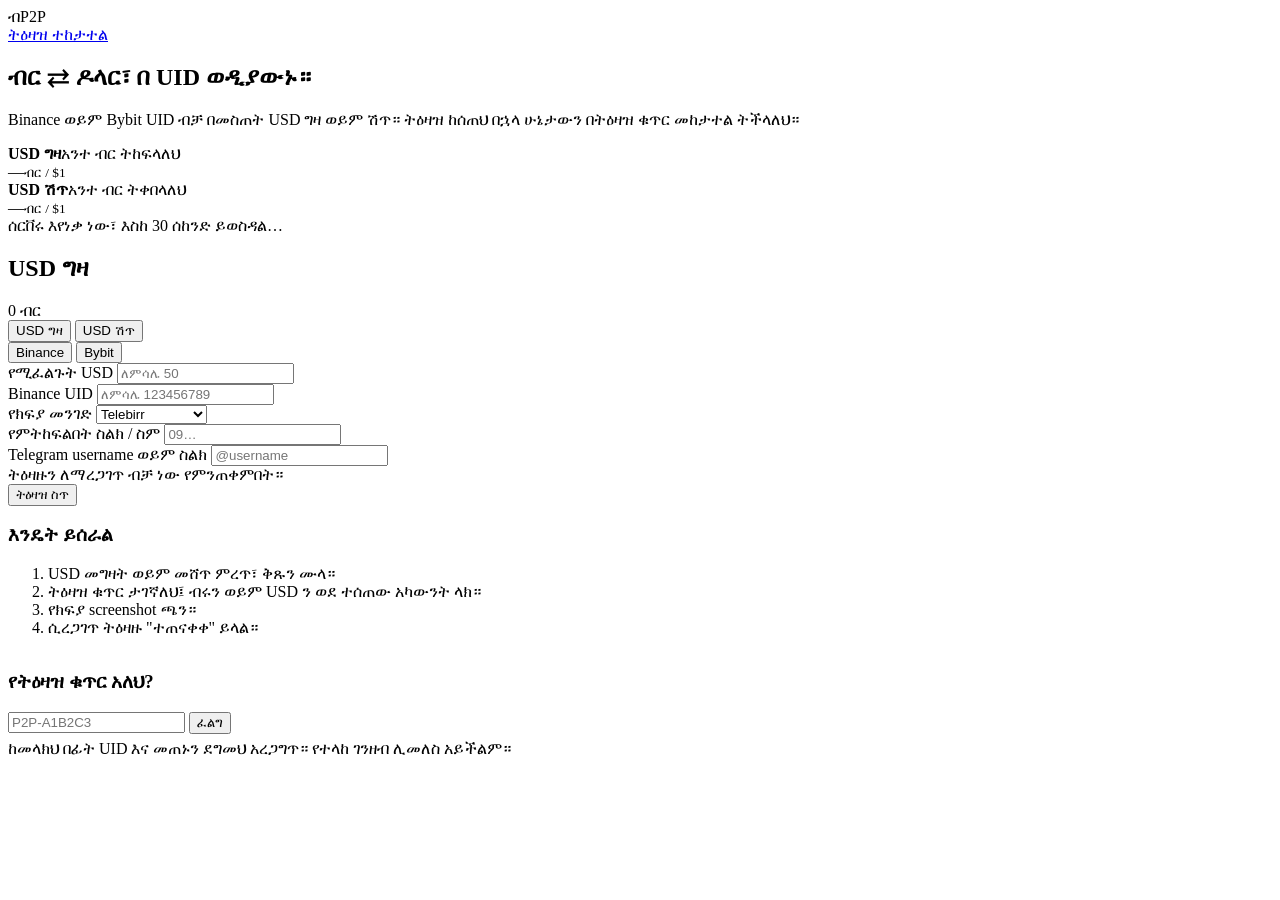
==== index.html @ 66e2e096 "Create index.html" ====
<!DOCTYPE html>
<html lang="am">
<head>
<meta charset="UTF-8">
<meta name="viewport" content="width=device-width, initial-scale=1">
<title>P2P ብር ⇄ USD</title>
<meta name="description" content="Binance እና Bybit UID በመጠቀም USD ግዛ ወይም ሽጥ።">
<link rel="stylesheet" href="style.css">
<script src="config.js"></script>
</head>
<body>
<div id="banner" class="banner hide"></div>

<div class="wrap">
  <header class="bar">
    <div class="logo"><span class="stamp">ብ</span><span id="siteName">P2P ብር</span></div>
    <a class="btn sec sm" href="#track">ትዕዛዝ ተከታተል</a>
  </header>

  <section class="hero">
    <h1>ብር ⇄ ዶላር፣ በ UID ወዲያውኑ።</h1>
    <p>Binance ወይም Bybit UID ብቻ በመስጠት USD ግዛ ወይም ሽጥ። ትዕዛዝ ከሰጠህ በኋላ ሁኔታውን በትዕዛዝ ቁጥር መከታተል ትችላለህ።</p>

    <div class="board" aria-label="የዛሬ ዋጋ">
      <div class="row">
        <div class="what"><b>USD ግዛ</b>አንተ ብር ትከፍላለህ</div>
        <div class="num"><span id="rBuy">—</span><small>ብር / $1</small></div>
      </div>
      <div class="row">
        <div class="what"><b>USD ሽጥ</b>አንተ ብር ትቀበላለህ</div>
        <div class="num"><span id="rSell">—</span><small>ብር / $1</small></div>
      </div>
    </div>
    <div class="live" id="live"><i></i><span id="liveTxt">ከሰርቨር ጋር እየተገናኘ ነው…</span></div>
  </section>

  <main class="grid">
    <section class="ticket" id="order">
      <div class="stub">
        <h2 id="ttl">USD ግዛ</h2>
        <div class="eq"><span id="etb">0</span> ብር</div>
      </div>
      <form id="form" autocomplete="off">
        <div class="seg" role="group" aria-label="የትዕዛዝ አይነት">
          <button type="button" id="sBuy" aria-pressed="true">USD ግዛ</button>
          <button type="button" id="sSell" aria-pressed="false">USD ሽጥ</button>
        </div>
        <div class="seg" role="group" aria-label="መድረክ">
          <button type="button" id="pBin" aria-pressed="true">Binance</button>
          <button type="button" id="pByb" aria-pressed="false">Bybit</button>
        </div>
        <div class="field">
          <label for="usd" id="usdL">የሚፈልጉት USD</label>
          <input id="usd" type="number" inputmode="decimal" min="1" step="any" placeholder="ለምሳሌ 50" required>
          <div class="hint" id="limits"></div>
        </div>
        <div class="field">
          <label for="uid" id="uidL">Binance UID</label>
          <input id="uid" inputmode="numeric" placeholder="ለምሳሌ 123456789" required>
        </div>
        <div class="row2">
          <div class="field">
            <label for="payMethod">የክፍያ መንገድ</label>
            <select id="payMethod"></select>
          </div>
          <div class="field">
            <label for="payAcc" id="payAccL">የምትከፍልበት ስልክ / ስም</label>
            <input id="payAcc" placeholder="09…" required>
          </div>
        </div>
        <div class="field">
          <label for="contact">Telegram username ወይም ስልክ</label>
          <input id="contact" placeholder="@username" required>
          <div class="hint">ትዕዛዙን ለማረጋገጥ ብቻ ነው የምንጠቀምበት።</div>
        </div>
        <button class="btn block" id="go" type="submit">ትዕዛዝ ስጥ</button>
      </form>
    </section>

    <aside id="side">
      <div id="empty" class="receipt empty">
        <h3>እንዴት ይሰራል</h3>
        <ol>
          <li>USD መግዛት ወይም መሸጥ ምረጥ፣ ቅጹን ሙላ።</li>
          <li>ትዕዛዝ ቁጥር ታገኛለህ፤ ብሩን ወይም USD ን ወደ ተሰጠው አካውንት ላክ።</li>
          <li>የክፍያ screenshot ጫን።</li>
          <li>ሲረጋገጥ ትዕዛዙ "ተጠናቀቀ" ይላል።</li>
        </ol>
      </div>
      <div id="receipt" class="receipt hide"></div>

      <div id="track" style="margin-top:34px">
        <h3 style="font-family:var(--display)">የትዕዛዝ ቁጥር አለህ?</h3>
        <div class="track">
          <input id="tid" placeholder="P2P-A1B2C3" aria-label="የትዕዛዝ ቁጥር">
          <button class="btn" id="tbtn" type="button">ፈልግ</button>
        </div>
      </div>
    </aside>
  </main>

  <footer class="foot">
    <span id="tg"></span>
    <div style="margin-top:6px">ከመላክህ በፊት UID እና መጠኑን ደግመህ አረጋግጥ። የተላከ ገንዘብ ሊመለስ አይችልም።</div>
  </footer>
</div>

<script>
const $ = s => document.querySelector(s);
const METHODS = ['Telebirr', 'CBE (ንግድ ባንክ)', 'M-Pesa', 'Awash', 'Dashen', 'Abyssinia'];
const PLAT = { binance: 'Binance', bybit: 'Bybit' };
const STATE = {
  pending: 'ክፍያ በመጠበቅ ላይ', paid: 'ማስረጃ ተልኳል፣ እየተረጋገጠ ነው',
  completed: 'ተጠናቀቀ', rejected: 'ውድቅ ሆኗል', cancelled: 'ተሰርዟል'
};
let cfg = null, side = 'buy', platform = 'binance', current = null, timer = null;

const esc = s => String(s ?? '').replace(/[&<>"']/g, c => ({ '&': '&amp;', '<': '&lt;', '>': '&gt;', '"': '&quot;', "'": '&#39;' }[c]));
const fmt = n => Number(n).toLocaleString('en-US', { maximumFractionDigits: 2 });
function toast(m) {
  const t = document.createElement('div'); t.className = 'toast'; t.textContent = m;
  document.body.appendChild(t); setTimeout(() => t.remove(), 3500);
}
async function api(path, opts = {}) {
  const r = await fetch(window.API_URL + path, { headers: { 'Content-Type': 'application/json' }, ...opts });
  const d = await r.json().catch(() => ({}));
  if (!r.ok) throw new Error(d.error || 'ስህተት ተፈጥሯል።');
  return d;
}

/* ---------- config + rates ---------- */
async function loadConfig(tries = 0) {
  try {
    cfg = await api('/api/config');
    $('#live').classList.add('on'); $('#liveTxt').textContent = 'ዋጋዎች ወቅታዊ ናቸው';
    $('#rBuy').textContent = fmt(cfg.buy_rate); $('#rSell').textContent = fmt(cfg.sell_rate);
    if (cfg.announcement) { $('#banner').textContent = cfg.announcement; $('#banner').classList.remove('hide'); }
    if (cfg.telegram) $('#tg').innerHTML = 'ድጋፍ: <a href="' + esc(cfg.telegram) + '" target="_blank" rel="noopener">Telegram</a>';
    $('#limits').textContent = `ከ ${cfg.min_usd} እስከ ${cfg.max_usd} USD`;
    labels(); calc();
  } catch (e) {
    $('#liveTxt').textContent = 'ሰርቨሩ እየነቃ ነው፣ እስከ 30 ሰከንድ ይወስዳል…';
    if (tries < 10) setTimeout(() => loadConfig(tries + 1), 5000);
    else $('#liveTxt').textContent = 'ከሰርቨር ጋር መገናኘት አልተቻለም። config.js ውስጥ API_URL አረጋግጥ።';
  }
}
function calc() {
  if (!cfg) return;
  const rate = +cfg[side === 'buy' ? 'buy_rate' : 'sell_rate'];
  $('#etb').textContent = fmt((parseFloat($('#usd').value) || 0) * rate);
}
function labels() {
  const p = PLAT[platform];
  $('#ttl').textContent = side === 'buy' ? 'USD ግዛ' : 'USD ሽጥ';
  $('#usdL').textContent = side === 'buy' ? 'የሚፈልጉት USD' : 'የሚሸጡት USD';
  $('#uidL').textContent = side === 'buy' ? `USD የሚደርስበት ${p} UID` : `USD የምትልክበት የራስህ ${p} UID`;
  $('#payAccL').textContent = side === 'buy' ? 'የምትከፍልበት ስልክ / ስም' : 'ብር የሚላክበት ቁጥር / ስም';
  $('#sBuy').setAttribute('aria-pressed', side === 'buy'); $('#sSell').setAttribute('aria-pressed', side === 'sell');
  $('#pBin').setAttribute('aria-pressed', platform === 'binance'); $('#pByb').setAttribute('aria-pressed', platform === 'bybit');
}
$('#payMethod').innerHTML = METHODS.map(m => `<option>${esc(m)}</option>`).join('');
$('#sBuy').onclick = () => { side = 'buy'; labels(); calc(); };
$('#sSell').onclick = () => { side = 'sell'; labels(); calc(); };
$('#pBin').onclick = () => { platform = 'binance'; labels(); };
$('#pByb').onclick = () => { platform = 'bybit'; labels(); };
$('#usd').oninput = calc;

/* ---------- order ---------- */
$('#form').onsubmit = async e => {
  e.preventDefault();
  const btn = $('#go'); btn.disabled = true; btn.textContent = 'እየላክን ነው…';
  try {
    const o = await api('/api/orders', {
      method: 'POST',
      body: JSON.stringify({
        side, platform, usd: parseFloat($('#usd').value), user_uid: $('#uid').value,
        contact: $('#contact').value, pay_method: $('#payMethod').value, pay_account: $('#payAcc').value
      })
    });
    localStorage.setItem('p2p_last', o.id);
    showOrder(o);
    $('#side').scrollIntoView({ behavior: 'smooth' });
  } catch (err) { toast(err.message); }
  btn.disabled = false; btn.textContent = 'ትዕዛዝ ስጥ';
};

function instructions(o) {
  if (!cfg || !['pending', 'paid'].includes(o.status)) return '';
  const copy = v => `<div class="copy"><code>${esc(v)}</code><button class="btn sec sm" type="button" data-copy="${esc(v)}">ኮፒ</button></div>`;
  if (o.side === 'buy') {
    return `<div class="todo"><b>1. ${fmt(o.etb)} ብር ላክ</b>
      <div class="hint">Telebirr</div>${copy(cfg.telebirr)}
      <div class="hint" style="margin-top:8px">CBE</div>${copy(cfg.cbe)}</div>`;
  }
  const uid = cfg[o.platform + '_uid'];
  return `<div class="todo"><b>1. ${fmt(o.usd)} USD ወደዚህ ${esc(PLAT[o.platform])} UID ላክ</b>${copy(uid)}</div>`;
}
function proofBox(o) {
  if (!['pending', 'paid'].includes(o.status)) return '';
  return `<div class="todo"><b>2. የክፍያ screenshot ጫን</b>
    <div class="hint">${o.has_proof ? 'ማስረጃ ተልኳል። ለመቀየር እንደገና ጫን።' : 'ፎቶው ብቻ ነው የሚፈለገው።'}</div>
    <div style="margin-top:10px"><input type="file" id="pf" accept="image/*"></div></div>`;
}
function showOrder(o) {
  current = o;
  $('#empty').classList.add('hide');
  const r = $('#receipt'); r.classList.remove('hide');
  r.innerHTML = `
    <h3>ደረሰኝ</h3>
    <div class="oid">${esc(o.id)}</div>
    <span class="state ${esc(o.status)}">${esc(STATE[o.status] || o.status)}</span>
    <div style="margin-top:14px">
      <div class="kv"><span>አይነት</span><b>${o.side === 'buy' ? 'USD ግዢ' : 'USD ሽያጭ'} • ${esc(PLAT[o.platform])}</b></div>
      <div class="kv"><span>መጠን</span><b>${fmt(o.usd)} USD</b></div>
      <div class="kv"><span>ዋጋ</span><b>${fmt(o.rate)} ብር</b></div>
      <div class="kv"><span>ጠቅላላ</span><b class="big">${fmt(o.etb)} ብር</b></div>
    </div>
    ${o.note ? `<div class="todo"><b>መልእክት:</b> ${esc(o.note)}</div>` : ''}
    ${instructions(o)}${proofBox(o)}`;
  r.querySelectorAll('[data-copy]').forEach(b => b.onclick = () => {
    navigator.clipboard.writeText(b.dataset.copy).then(() => toast('ተቀድቷል ✓'));
  });
  const pf = r.querySelector('#pf'); if (pf) pf.onchange = () => sendProof(pf.files[0]);
  clearInterval(timer);
  if (['pending', 'paid'].includes(o.status)) timer = setInterval(refresh, 12000);
}
async function refresh() {
  if (!current) return;
  try { const o = await api('/api/orders/' + current.id); if (o.status !== current.status || o.note !== current.note) showOrder(o); } catch (e) {}
}

/* ---------- proof upload (ፎቶውን አሳንሶ ይልካል) ---------- */
function shrink(file) {
  return new Promise((res, rej) => {
    const img = new Image(), fr = new FileReader();
    fr.onload = () => { img.src = fr.result; };
    fr.onerror = rej;
    img.onload = () => {
      const k = Math.min(1, 1000 / Math.max(img.width, img.height));
      const c = document.createElement('canvas'); c.width = img.width * k; c.height = img.height * k;
      c.getContext('2d').drawImage(img, 0, 0, c.width, c.height);
      res(c.toDataURL('image/jpeg', 0.72));
    };
    img.onerror = rej;
    fr.readAsDataURL(file);
  });
}
async function sendProof(file) {
  if (!file || !current) return;
  try {
    toast('እየተጫነ ነው…');
    const proof = await shrink(file);
    const o = await api(`/api/orders/${current.id}/proof`, { method: 'POST', body: JSON.stringify({ proof }) });
    showOrder(o); toast('ማስረጃ ተልኳል ✓');
  } catch (e) { toast(e.message || 'ፎቶውን መጫን አልተቻለም።'); }
}

/* ---------- track ---------- */
async function track(id) {
  id = (id || '').trim().toUpperCase(); if (!id) return;
  try { showOrder(await api('/api/orders/' + encodeURIComponent(id))); $('#side').scrollIntoView({ behavior: 'smooth' }); }
  catch (e) { toast(e.message); }
}
$('#tbtn').onclick = () => track($('#tid').value);
$('#tid').onkeydown = e => { if (e.key === 'Enter') track(e.target.value); };

$('#siteName').textContent = window.SITE_NAME || 'P2P';
const last = localStorage.getItem('p2p_last'); if (last) $('#tid').value = last;
loadConfig();
</script>
</body>
</html>
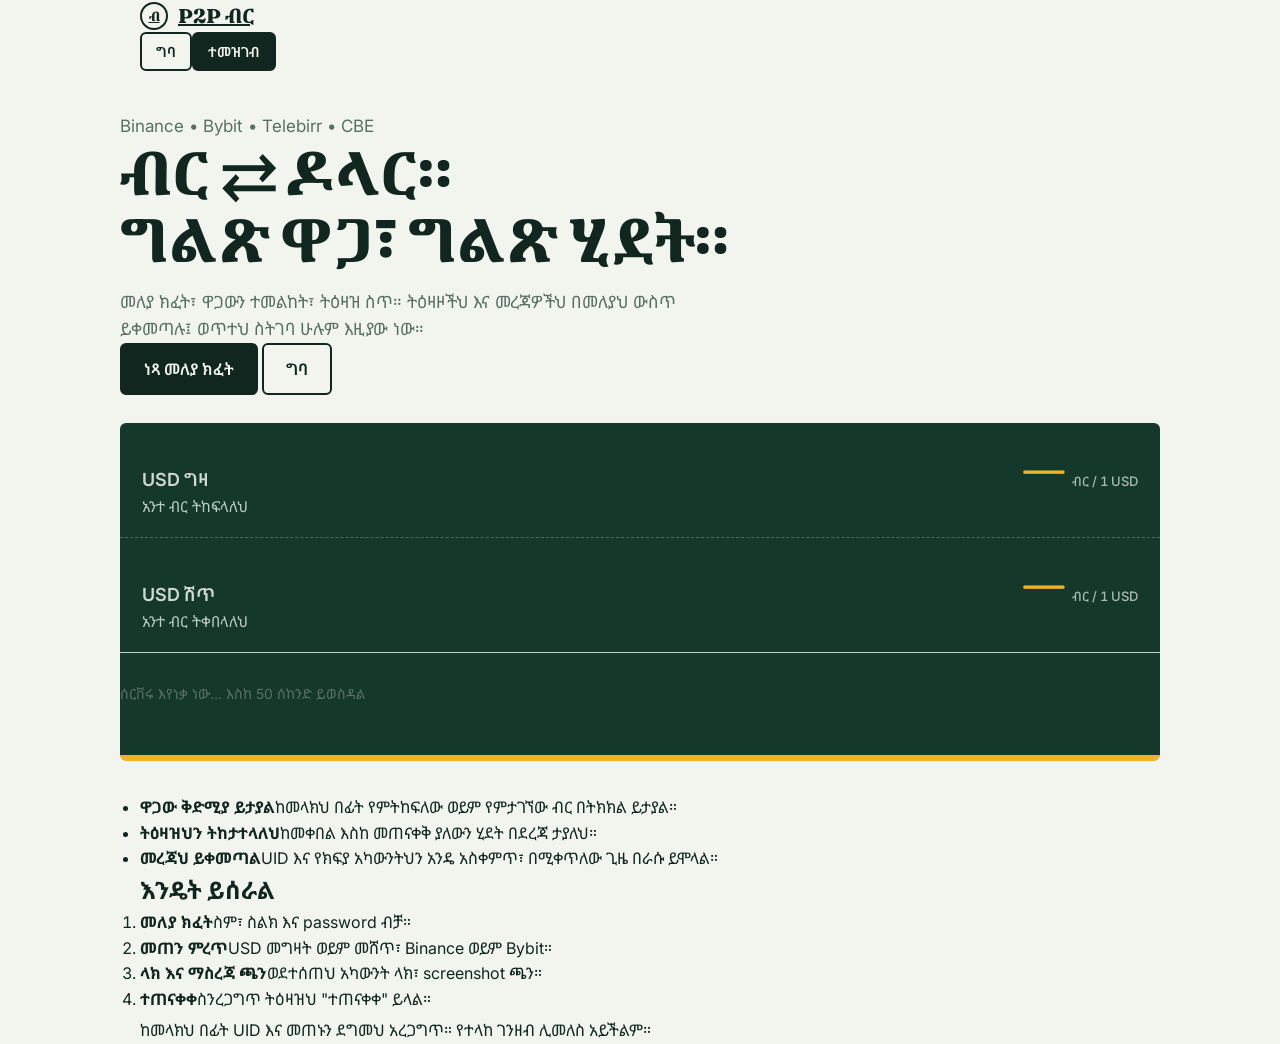
==== commit f0701d57: "Add files via upload" ====
--- a/index.html
+++ b/index.html
@@ -3,233 +3,458 @@
 <head>
 <meta charset="UTF-8">
 <meta name="viewport" content="width=device-width, initial-scale=1">
+<meta name="referrer" content="no-referrer">
+<meta name="theme-color" content="#123628">
 <title>P2P ብር ⇄ USD</title>
 <meta name="description" content="Binance እና Bybit UID በመጠቀም USD ግዛ ወይም ሽጥ።">
 <link rel="stylesheet" href="style.css">
 <script src="config.js"></script>
 </head>
 <body>
+<div class="flag"></div>
 <div id="banner" class="banner hide"></div>
 
-<div class="wrap">
-  <header class="bar">
-    <div class="logo"><span class="stamp">ብ</span><span id="siteName">P2P ብር</span></div>
-    <a class="btn sec sm" href="#track">ትዕዛዝ ተከታተል</a>
-  </header>
-
-  <section class="hero">
-    <h1>ብር ⇄ ዶላር፣ በ UID ወዲያውኑ።</h1>
-    <p>Binance ወይም Bybit UID ብቻ በመስጠት USD ግዛ ወይም ሽጥ። ትዕዛዝ ከሰጠህ በኋላ ሁኔታውን በትዕዛዝ ቁጥር መከታተል ትችላለህ።</p>
-
-    <div class="board" aria-label="የዛሬ ዋጋ">
-      <div class="row">
-        <div class="what"><b>USD ግዛ</b>አንተ ብር ትከፍላለህ</div>
-        <div class="num"><span id="rBuy">—</span><small>ብር / $1</small></div>
-      </div>
-      <div class="row">
-        <div class="what"><b>USD ሽጥ</b>አንተ ብር ትቀበላለህ</div>
-        <div class="num"><span id="rSell">—</span><small>ብር / $1</small></div>
+<header class="top"><div class="wrap in">
+  <a class="logo" href="#" id="logoLink"><span class="stamp">ብ</span><span id="siteName">P2P ብር</span></a>
+  <nav id="navtabs" class="navtabs hide">
+    <button data-tab="xchg">ልውውጥ</button>
+    <button data-tab="orders">ትዕዛዞቼ</button>
+    <button data-tab="me">መገለጫ</button>
+  </nav>
+  <div class="who" id="who"></div>
+</div></header>
+
+<!-- መጫኛ -->
+<main id="v-load" class="wrap center"><div class="spin"></div><p id="loadTxt">እየጫነ ነው…</p></main>
+
+<!-- ማረፊያ ገጽ -->
+<main id="v-landing" class="hide">
+  <section class="wrap hero">
+    <div>
+      <p class="eyebrow">Binance • Bybit • Telebirr • CBE</p>
+      <h1>ብር ⇄ ዶላር።<br>ግልጽ ዋጋ፣ ግልጽ ሂደት።</h1>
+      <p class="lead">መለያ ክፈት፣ ዋጋውን ተመልከት፣ ትዕዛዝ ስጥ። ትዕዛዞችህ እና መረጃዎችህ በመለያህ ውስጥ ይቀመጣሉ፤ ወጥተህ ስትገባ ሁሉም እዚያው ነው።</p>
+      <div class="cta">
+        <button class="btn gold lg" data-auth="register">ነጻ መለያ ክፈት</button>
+        <button class="btn sec lg" data-auth="login">ግባ</button>
       </div>
     </div>
-    <div class="live" id="live"><i></i><span id="liveTxt">ከሰርቨር ጋር እየተገናኘ ነው…</span></div>
+    <div class="board" aria-label="የዛሬ ዋጋ">
+      <div class="row"><div class="what"><b>USD ግዛ</b>አንተ ብር ትከፍላለህ</div><div class="num"><span id="rBuy">—</span><small>ብር / 1 USD</small></div></div>
+      <div class="row"><div class="what"><b>USD ሽጥ</b>አንተ ብር ትቀበላለህ</div><div class="num"><span id="rSell">—</span><small>ብር / 1 USD</small></div></div>
+      <div class="foot" id="liveTxt">ከሰርቨር ጋር እየተገናኘ ነው…</div>
+    </div>
   </section>
-
-  <main class="grid">
-    <section class="ticket" id="order">
-      <div class="stub">
-        <h2 id="ttl">USD ግዛ</h2>
-        <div class="eq"><span id="etb">0</span> ብር</div>
+  <ul class="wrap feat">
+    <li><b>ዋጋው ቅድሚያ ይታያል</b><span>ከመላክህ በፊት የምትከፍለው ወይም የምታገኘው ብር በትክክል ይታያል።</span></li>
+    <li><b>ትዕዛዝህን ትከታተላለህ</b><span>ከመቀበል እስከ መጠናቀቅ ያለውን ሂደት በደረጃ ታያለህ።</span></li>
+    <li><b>መረጃህ ይቀመጣል</b><span>UID እና የክፍያ አካውንትህን አንዴ አስቀምጥ፣ በሚቀጥለው ጊዜ በራሱ ይሞላል።</span></li>
+  </ul>
+  <section class="wrap sect">
+    <h2>እንዴት ይሰራል</h2>
+    <ol class="how">
+      <li><b>መለያ ክፈት</b>ስም፣ ስልክ እና password ብቻ።</li>
+      <li><b>መጠን ምረጥ</b>USD መግዛት ወይም መሸጥ፣ Binance ወይም Bybit።</li>
+      <li><b>ላክ እና ማስረጃ ጫን</b>ወደተሰጠህ አካውንት ላክ፣ screenshot ጫን።</li>
+      <li><b>ተጠናቀቀ</b>ስንረጋግጥ ትዕዛዝህ "ተጠናቀቀ" ይላል።</li>
+    </ol>
+  </section>
+  <footer class="wrap foot2"><span id="tg"></span><div style="margin-top:6px">ከመላክህ በፊት UID እና መጠኑን ደግመህ አረጋግጥ። የተላከ ገንዘብ ሊመለስ አይችልም።</div></footer>
+</main>
+
+<!-- መግቢያ -->
+<main id="v-auth" class="hide"><div class="wrap narrow">
+  <div class="authcard">
+    <h1 id="aTitle">እንኳን ደህና መጣህ</h1>
+    <div class="seg" role="group" aria-label="ግባ ወይም ተመዝገብ">
+      <button type="button" id="aLogin" aria-pressed="true">ግባ</button>
+      <button type="button" id="aReg" aria-pressed="false">መለያ ክፈት</button>
+    </div>
+    <form id="authForm" style="display:grid;gap:16px" novalidate>
+      <div class="field hide" id="nameF"><label for="aName">ሙሉ ስም</label><input id="aName" autocomplete="name" maxlength="60"></div>
+      <div class="field"><label for="aPhone">ስልክ ቁጥር</label><input id="aPhone" inputmode="tel" autocomplete="tel" placeholder="09XXXXXXXX" maxlength="16"></div>
+      <div class="field"><label for="aPw">Password</label>
+        <div class="pw"><input id="aPw" type="password" autocomplete="current-password" maxlength="100"><button type="button" id="pwT">አሳይ</button></div>
+        <div class="hint hide" id="pwH">ቢያንስ 6 ቁምፊ። ለሌላ ቦታ የምትጠቀመውን አትድገም።</div>
       </div>
-      <form id="form" autocomplete="off">
-        <div class="seg" role="group" aria-label="የትዕዛዝ አይነት">
-          <button type="button" id="sBuy" aria-pressed="true">USD ግዛ</button>
-          <button type="button" id="sSell" aria-pressed="false">USD ሽጥ</button>
+      <button class="btn block lg" id="aGo" type="submit">ግባ</button>
+    </form>
+    <p class="hint">Password ከረሳህ በ Telegram አግኙን፣ አዲስ እንሰጥሃለን።</p>
+  </div>
+</div></main>
+
+<!-- መተግበሪያ -->
+<main id="v-app" class="wrap page hide">
+
+  <!-- ልውውጥ -->
+  <section id="t-xchg">
+    <ol class="stp"><li data-s="1">1 · መጠን</li><li data-s="2">2 · መረጃ</li><li data-s="3">3 · አረጋግጥ</li></ol>
+    <div class="layout">
+      <div>
+        <!-- ደረጃ 1 -->
+        <div class="wz" data-s="1" style="display:grid;gap:16px">
+          <div class="seg" role="group" aria-label="አይነት"><button type="button" id="sBuy" aria-pressed="true">USD ግዛ</button><button type="button" id="sSell" aria-pressed="false">USD ሽጥ</button></div>
+          <div class="seg" role="group" aria-label="መድረክ"><button type="button" id="plBin" aria-pressed="true">Binance</button><button type="button" id="plByb" aria-pressed="false">Bybit</button></div>
+          <div class="calc">
+            <div class="lbl" id="usdL">የሚፈልጉት መጠን</div>
+            <div class="amt"><input id="usd" type="number" inputmode="decimal" min="1" step="any" placeholder="0" aria-label="USD መጠን"><span>USD</span></div>
+            <div class="qa" id="qa"><button type="button" data-q="10">10</button><button type="button" data-q="25">25</button><button type="button" data-q="50">50</button><button type="button" data-q="100">100</button></div>
+            <div class="out"><span id="cLbl">ትከፍላለህ</span><b><span id="cEtb">0</span> ብር</b></div>
+            <div class="rt" id="cRate"></div>
+          </div>
+          <div class="hint" id="limits"></div>
+          <button class="btn block lg" id="n1" type="button">ቀጥል</button>
         </div>
-        <div class="seg" role="group" aria-label="መድረክ">
-          <button type="button" id="pBin" aria-pressed="true">Binance</button>
-          <button type="button" id="pByb" aria-pressed="false">Bybit</button>
+
+        <!-- ደረጃ 2 -->
+        <div class="wz panel hide" data-s="2">
+          <h3>መረጃዎችህ</h3>
+          <div class="field"><label for="uid" id="uidL">Binance UID</label><input id="uid" inputmode="numeric" maxlength="60" placeholder="ለምሳሌ 123456789"></div>
+          <div class="row2">
+            <div class="field"><label for="payMethod">የክፍያ መንገድ</label><select id="payMethod"></select></div>
+            <div class="field"><label for="payAcc" id="payAccL">ስልክ / ስም</label><input id="payAcc" maxlength="80"></div>
+          </div>
+          <div class="field"><label for="contact">Telegram username (አማራጭ)</label><input id="contact" maxlength="80" placeholder="@username"><div class="hint">ካልሞላህ በስልክ ቁጥርህ እናገኝሃለን።</div></div>
+          <div class="nav2"><button class="btn sec back" type="button" id="b2">ተመለስ</button><button class="btn" type="button" id="n2">ቀጥል</button></div>
         </div>
-        <div class="field">
-          <label for="usd" id="usdL">የሚፈልጉት USD</label>
-          <input id="usd" type="number" inputmode="decimal" min="1" step="any" placeholder="ለምሳሌ 50" required>
-          <div class="hint" id="limits"></div>
+
+        <!-- ደረጃ 3 -->
+        <div class="wz panel hide" data-s="3">
+          <h3>ትዕዛዝህን አረጋግጥ</h3>
+          <div class="sum" id="sum"></div>
+          <label class="check"><input type="checkbox" id="ok"><span>UID፣ መጠኑ እና የክፍያ መረጃዬ ትክክል መሆኑን አረጋግጫለሁ።</span></label>
+          <label class="check"><input type="checkbox" id="save" checked><span>ለሚቀጥለው ጊዜ መረጃዬን አስቀምጥ።</span></label>
+          <div class="nav2"><button class="btn sec back" type="button" id="b3">ተመለስ</button><button class="btn gold" type="button" id="go">ትዕዛዝ አስገባ</button></div>
         </div>
-        <div class="field">
-          <label for="uid" id="uidL">Binance UID</label>
-          <input id="uid" inputmode="numeric" placeholder="ለምሳሌ 123456789" required>
+      </div>
+      <aside class="side">
+        <div class="board">
+          <div class="row"><div class="what"><b>USD ግዛ</b></div><div class="num"><span id="sBuyR">—</span><small>ብር</small></div></div>
+          <div class="row"><div class="what"><b>USD ሽጥ</b></div><div class="num"><span id="sSellR">—</span><small>ብር</small></div></div>
+        </div>
+        <div class="tip"><b>ከመጀመርህ በፊት</b>ትዕዛዝ ካስገባህ በኋላ የምትልክበት አካውንት ይታያል። ክፍያውን ከላክህ በኋላ screenshot መጫንህን አትርሳ።</div>
+      </aside>
+    </div>
+  </section>
+
+  <!-- ትዕዛዞቼ -->
+  <section id="t-orders" class="hide">
+    <h2>ትዕዛዞቼ</h2>
+    <div id="olist" class="olist"></div>
+  </section>
+
+  <!-- መገለጫ -->
+  <section id="t-me" class="hide">
+    <h2>መገለጫ</h2>
+    <div class="layout">
+      <form class="panel" id="pform">
+        <div class="kv" style="display:flex;justify-content:space-between"><span>ስም</span><b id="pName"></b></div>
+        <div class="kv" style="display:flex;justify-content:space-between"><span>ስልክ</span><b id="pPhone"></b></div>
+        <div class="field"><label for="fContact">Telegram username</label><input id="fContact" maxlength="80" placeholder="@username"></div>
+        <div class="row2">
+          <div class="field"><label for="fBin">Binance UID</label><input id="fBin" maxlength="60" inputmode="numeric"></div>
+          <div class="field"><label for="fByb">Bybit UID</label><input id="fByb" maxlength="60" inputmode="numeric"></div>
         </div>
         <div class="row2">
-          <div class="field">
-            <label for="payMethod">የክፍያ መንገድ</label>
-            <select id="payMethod"></select>
-          </div>
-          <div class="field">
-            <label for="payAcc" id="payAccL">የምትከፍልበት ስልክ / ስም</label>
-            <input id="payAcc" placeholder="09…" required>
-          </div>
+          <div class="field"><label for="fMethod">የክፍያ መንገድ</label><select id="fMethod"></select></div>
+          <div class="field"><label for="fAcc">የክፍያ ስልክ / ስም</label><input id="fAcc" maxlength="80"></div>
         </div>
-        <div class="field">
-          <label for="contact">Telegram username ወይም ስልክ</label>
-          <input id="contact" placeholder="@username" required>
-          <div class="hint">ትዕዛዙን ለማረጋገጥ ብቻ ነው የምንጠቀምበት።</div>
-        </div>
-        <button class="btn block" id="go" type="submit">ትዕዛዝ ስጥ</button>
+        <button class="btn" type="submit">መረጃዬን አስቀምጥ</button>
       </form>
-    </section>
-
-    <aside id="side">
-      <div id="empty" class="receipt empty">
-        <h3>እንዴት ይሰራል</h3>
-        <ol>
-          <li>USD መግዛት ወይም መሸጥ ምረጥ፣ ቅጹን ሙላ።</li>
-          <li>ትዕዛዝ ቁጥር ታገኛለህ፤ ብሩን ወይም USD ን ወደ ተሰጠው አካውንት ላክ።</li>
-          <li>የክፍያ screenshot ጫን።</li>
-          <li>ሲረጋገጥ ትዕዛዙ "ተጠናቀቀ" ይላል።</li>
-        </ol>
+      <div class="side">
+        <form class="panel" id="pwForm">
+          <h3>Password ቀይር</h3>
+          <div class="field"><label for="pw1">የአሁኑ</label><input id="pw1" type="password" autocomplete="current-password"></div>
+          <div class="field"><label for="pw2">አዲስ (ቢያንስ 6 ቁምፊ)</label><input id="pw2" type="password" autocomplete="new-password"></div>
+          <button class="btn sec" type="submit">ቀይር</button>
+        </form>
+        <button class="btn bad" id="logout" type="button">ውጣ</button>
       </div>
-      <div id="receipt" class="receipt hide"></div>
-
-      <div id="track" style="margin-top:34px">
-        <h3 style="font-family:var(--display)">የትዕዛዝ ቁጥር አለህ?</h3>
-        <div class="track">
-          <input id="tid" placeholder="P2P-A1B2C3" aria-label="የትዕዛዝ ቁጥር">
-          <button class="btn" id="tbtn" type="button">ፈልግ</button>
-        </div>
-      </div>
-    </aside>
-  </main>
-
-  <footer class="foot">
-    <span id="tg"></span>
-    <div style="margin-top:6px">ከመላክህ በፊት UID እና መጠኑን ደግመህ አረጋግጥ። የተላከ ገንዘብ ሊመለስ አይችልም።</div>
-  </footer>
-</div>
+    </div>
+  </section>
+
+  <!-- ደረሰኝ -->
+  <section id="t-order" class="hide">
+    <button class="back" id="backBtn" type="button">← ወደ ትዕዛዞቼ</button>
+    <div id="receipt"></div>
+  </section>
+</main>
+
+<nav id="tabbar" class="tabbar hide" style="--n:3">
+  <button data-tab="xchg"><svg viewBox="0 0 24 24" width="22" height="22" fill="none" stroke="currentColor" stroke-width="2" stroke-linecap="round" stroke-linejoin="round"><path d="M4 8h14l-4-4M20 16H6l4 4"/></svg>ልውውጥ</button>
+  <button data-tab="orders"><svg viewBox="0 0 24 24" width="22" height="22" fill="none" stroke="currentColor" stroke-width="2" stroke-linecap="round" stroke-linejoin="round"><path d="M6 3h12v18l-3-2-3 2-3-2-3 2zM9 8h6M9 12h6"/></svg>ትዕዛዞቼ</button>
+  <button data-tab="me"><svg viewBox="0 0 24 24" width="22" height="22" fill="none" stroke="currentColor" stroke-width="2" stroke-linecap="round" stroke-linejoin="round"><circle cx="12" cy="8" r="4"/><path d="M4 21c1-4 4-6 8-6s7 2 8 6"/></svg>መገለጫ</button>
+</nav>
 
 <script>
 const $ = s => document.querySelector(s);
+const $$ = s => [...document.querySelectorAll(s)];
 const METHODS = ['Telebirr', 'CBE (ንግድ ባንክ)', 'M-Pesa', 'Awash', 'Dashen', 'Abyssinia'];
 const PLAT = { binance: 'Binance', bybit: 'Bybit' };
-const STATE = {
-  pending: 'ክፍያ በመጠበቅ ላይ', paid: 'ማስረጃ ተልኳል፣ እየተረጋገጠ ነው',
-  completed: 'ተጠናቀቀ', rejected: 'ውድቅ ሆኗል', cancelled: 'ተሰርዟል'
-};
-let cfg = null, side = 'buy', platform = 'binance', current = null, timer = null;
+const STATE = { pending: 'ክፍያ በመጠበቅ ላይ', paid: 'በማረጋገጥ ላይ', completed: 'ተጠናቀቀ', rejected: 'ውድቅ ሆኗል', cancelled: 'ተሰርዟል' };
+const OPEN = ['pending', 'paid'];
+
+let cfg = null, token = localStorage.getItem('p2p_token') || '', user = null, orders = [], cur = null, timer = null;
+const w = { side: 'buy', platform: 'binance', step: 1, dirty: {} };
 
 const esc = s => String(s ?? '').replace(/[&<>"']/g, c => ({ '&': '&amp;', '<': '&lt;', '>': '&gt;', '"': '&quot;', "'": '&#39;' }[c]));
 const fmt = n => Number(n).toLocaleString('en-US', { maximumFractionDigits: 2 });
+const when = s => new Date(s + 'Z').toLocaleString([], { dateStyle: 'medium', timeStyle: 'short' });
 function toast(m) {
   const t = document.createElement('div'); t.className = 'toast'; t.textContent = m;
-  document.body.appendChild(t); setTimeout(() => t.remove(), 3500);
+  document.body.appendChild(t); setTimeout(() => t.remove(), 3800);
 }
 async function api(path, opts = {}) {
-  const r = await fetch(window.API_URL + path, { headers: { 'Content-Type': 'application/json' }, ...opts });
+  const h = { 'Content-Type': 'application/json' };
+  if (token) h.Authorization = 'Bearer ' + token;
+  let r;
+  try { r = await fetch(window.API_URL + path, { ...opts, headers: h }); }
+  catch (e) { throw new Error('ከሰርቨር ጋር መገናኘት አልተቻለም። እንደገና ሞክር።'); }
   const d = await r.json().catch(() => ({}));
+  if (r.status === 401 && token && !path.startsWith('/api/auth')) { doLogout(); throw new Error(d.error || 'ድጋሚ ግባ።'); }
   if (!r.ok) throw new Error(d.error || 'ስህተት ተፈጥሯል።');
   return d;
 }
 
-/* ---------- config + rates ---------- */
+/* ---------- ገጾች ---------- */
+function view(v) {
+  ['load', 'landing', 'auth', 'app'].forEach(x => $('#v-' + x).classList.toggle('hide', x !== v));
+  const app = v === 'app';
+  $('#tabbar').classList.toggle('hide', !app); $('#navtabs').classList.toggle('hide', !app);
+  document.body.classList.toggle('has-tabbar', app);
+  renderWho(); window.scrollTo(0, 0);
+}
+function tab(t) {
+  ['xchg', 'orders', 'me', 'order'].forEach(x => $('#t-' + x).classList.toggle('hide', x !== t));
+  const hl = t === 'order' ? 'orders' : t;
+  $$('[data-tab]').forEach(b => b.setAttribute('aria-current', b.dataset.tab === hl ? 'page' : 'false'));
+  if (t !== 'order') clearInterval(timer);
+  if (t === 'orders') loadOrders();
+  if (t === 'me') fillProfile();
+  window.scrollTo(0, 0);
+}
+function renderWho() {
+  $('#who').innerHTML = user
+    ? `<button class="chipu" data-tab="me" aria-label="መገለጫ"><span class="av">${esc((user.name.trim()[0] || '?').toUpperCase())}</span>${esc(user.name.split(' ')[0])}</button>`
+    : `<button class="btn sec sm" data-auth="login">ግባ</button><button class="btn sm" data-auth="register">ተመዝገብ</button>`;
+}
+document.addEventListener('click', e => {
+  const t = e.target.closest('[data-tab]'); if (t) { if (user) { view('app'); tab(t.dataset.tab); } return; }
+  const a = e.target.closest('[data-auth]'); if (a) { authMode(a.dataset.auth); view('auth'); }
+});
+$('#logoLink').onclick = e => { e.preventDefault(); if (user) { view('app'); tab('xchg'); } else view('landing'); };
+
+/* ---------- ዋጋ ---------- */
 async function loadConfig(tries = 0) {
   try {
     cfg = await api('/api/config');
-    $('#live').classList.add('on'); $('#liveTxt').textContent = 'ዋጋዎች ወቅታዊ ናቸው';
-    $('#rBuy').textContent = fmt(cfg.buy_rate); $('#rSell').textContent = fmt(cfg.sell_rate);
+    ['#rBuy', '#sBuyR'].forEach(s => $(s).textContent = fmt(cfg.buy_rate));
+    ['#rSell', '#sSellR'].forEach(s => $(s).textContent = fmt(cfg.sell_rate));
+    $('#liveTxt').textContent = 'ዋጋዎች ወቅታዊ ናቸው';
     if (cfg.announcement) { $('#banner').textContent = cfg.announcement; $('#banner').classList.remove('hide'); }
-    if (cfg.telegram) $('#tg').innerHTML = 'ድጋፍ: <a href="' + esc(cfg.telegram) + '" target="_blank" rel="noopener">Telegram</a>';
+    if (cfg.telegram && /^https?:\/\//.test(cfg.telegram)) $('#tg').innerHTML = 'ድጋፍ: <a href="' + esc(cfg.telegram) + '" target="_blank" rel="noopener">Telegram</a>';
     $('#limits').textContent = `ከ ${cfg.min_usd} እስከ ${cfg.max_usd} USD`;
-    labels(); calc();
+    wCalc();
   } catch (e) {
-    $('#liveTxt').textContent = 'ሰርቨሩ እየነቃ ነው፣ እስከ 30 ሰከንድ ይወስዳል…';
-    if (tries < 10) setTimeout(() => loadConfig(tries + 1), 5000);
-    else $('#liveTxt').textContent = 'ከሰርቨር ጋር መገናኘት አልተቻለም። config.js ውስጥ API_URL አረጋግጥ።';
+    $('#liveTxt').textContent = 'ሰርቨሩ እየነቃ ነው… እስከ 50 ሰከንድ ይወስዳል';
+    if (tries < 14) setTimeout(() => loadConfig(tries + 1), 4000);
+    else $('#liveTxt').textContent = 'መገናኘት አልተቻለም። config.js ውስጥ API_URL አረጋግጥ።';
   }
 }
-function calc() {
+
+/* ---------- መግቢያ ---------- */
+let mode = 'login';
+function authMode(m) {
+  mode = m;
+  $('#nameF').classList.toggle('hide', m !== 'register');
+  $('#pwH').classList.toggle('hide', m !== 'register');
+  $('#aLogin').setAttribute('aria-pressed', m === 'login'); $('#aReg').setAttribute('aria-pressed', m === 'register');
+  $('#aGo').textContent = m === 'login' ? 'ግባ' : 'መለያ ክፈት';
+  $('#aTitle').textContent = m === 'login' ? 'እንኳን ደህና መጣህ' : 'አዲስ መለያ ክፈት';
+  $('#aPw').autocomplete = m === 'login' ? 'current-password' : 'new-password';
+}
+$('#aLogin').onclick = () => authMode('login');
+$('#aReg').onclick = () => authMode('register');
+$('#pwT').onclick = () => { const i = $('#aPw'); i.type = i.type === 'password' ? 'text' : 'password'; $('#pwT').textContent = i.type === 'password' ? 'አሳይ' : 'ደብቅ'; };
+$('#authForm').onsubmit = async e => {
+  e.preventDefault();
+  const btn = $('#aGo'), label = btn.textContent; btn.disabled = true; btn.textContent = 'እየጠበቅን ነው…';
+  try {
+    const body = { phone: $('#aPhone').value, password: $('#aPw').value };
+    if (mode === 'register') body.name = $('#aName').value;
+    const d = await api('/api/auth/' + mode, { method: 'POST', body: JSON.stringify(body) });
+    token = d.token; localStorage.setItem('p2p_token', token); user = d.user;
+    $('#aPw').value = ''; enter();
+  } catch (err) { toast(err.message); }
+  btn.disabled = false; btn.textContent = label;
+};
+function doLogout() {
+  token = ''; localStorage.removeItem('p2p_token'); user = null; orders = []; cur = null;
+  clearInterval(timer); view('landing');
+}
+$('#logout').onclick = () => { if (confirm('መውጣት ትፈልጋለህ?')) doLogout(); };
+function enter() { view('app'); tab('xchg'); wReset(); }
+
+/* ---------- ልውውጥ ---------- */
+$('#payMethod').innerHTML = $('#fMethod').innerHTML = METHODS.map(m => `<option>${esc(m)}</option>`).join('');
+const rate = () => +cfg[w.side === 'buy' ? 'buy_rate' : 'sell_rate'];
+function wCalc() {
   if (!cfg) return;
-  const rate = +cfg[side === 'buy' ? 'buy_rate' : 'sell_rate'];
-  $('#etb').textContent = fmt((parseFloat($('#usd').value) || 0) * rate);
-}
-function labels() {
-  const p = PLAT[platform];
-  $('#ttl').textContent = side === 'buy' ? 'USD ግዛ' : 'USD ሽጥ';
-  $('#usdL').textContent = side === 'buy' ? 'የሚፈልጉት USD' : 'የሚሸጡት USD';
-  $('#uidL').textContent = side === 'buy' ? `USD የሚደርስበት ${p} UID` : `USD የምትልክበት የራስህ ${p} UID`;
-  $('#payAccL').textContent = side === 'buy' ? 'የምትከፍልበት ስልክ / ስም' : 'ብር የሚላክበት ቁጥር / ስም';
-  $('#sBuy').setAttribute('aria-pressed', side === 'buy'); $('#sSell').setAttribute('aria-pressed', side === 'sell');
-  $('#pBin').setAttribute('aria-pressed', platform === 'binance'); $('#pByb').setAttribute('aria-pressed', platform === 'bybit');
-}
-$('#payMethod').innerHTML = METHODS.map(m => `<option>${esc(m)}</option>`).join('');
-$('#sBuy').onclick = () => { side = 'buy'; labels(); calc(); };
-$('#sSell').onclick = () => { side = 'sell'; labels(); calc(); };
-$('#pBin').onclick = () => { platform = 'binance'; labels(); };
-$('#pByb').onclick = () => { platform = 'bybit'; labels(); };
-$('#usd').oninput = calc;
-
-/* ---------- order ---------- */
-$('#form').onsubmit = async e => {
-  e.preventDefault();
+  const usd = parseFloat($('#usd').value) || 0;
+  $('#cEtb').textContent = fmt(usd * rate());
+  $('#cRate').textContent = '1 USD = ' + fmt(rate()) + ' ብር';
+  $('#cLbl').textContent = w.side === 'buy' ? 'ትከፍላለህ' : 'ታገኛለህ';
+}
+function wLabels() {
+  const p = PLAT[w.platform], buy = w.side === 'buy';
+  $('#sBuy').setAttribute('aria-pressed', buy); $('#sSell').setAttribute('aria-pressed', !buy);
+  $('#plBin').setAttribute('aria-pressed', w.platform === 'binance'); $('#plByb').setAttribute('aria-pressed', w.platform === 'bybit');
+  $('#usdL').textContent = buy ? 'የሚገዙት መጠን' : 'የሚሸጡት መጠን';
+  $('#uidL').textContent = buy ? `USD የሚደርስበት ${p} UID` : `USD የምትልክበት የራስህ ${p} UID`;
+  $('#payAccL').textContent = buy ? 'ብር የምትከፍልበት ስም / ስልክ' : 'ብር የሚላክበት ቁጥር / ስም';
+  wCalc();
+}
+function wGo(n) {
+  w.step = n;
+  $$('.wz').forEach(el => el.classList.toggle('hide', +el.dataset.s !== n));
+  $$('.stp li').forEach(li => { const k = +li.dataset.s; li.className = k < n ? 'done' : k === n ? 'now' : ''; });
+  if (n === 2) {
+    if (!w.dirty.uid) $('#uid').value = user[w.platform + '_uid'] || '';
+    if (!w.dirty.pay) { $('#payMethod').value = METHODS.includes(user.pay_method) ? user.pay_method : METHODS[0]; $('#payAcc').value = user.pay_account || user.phone; }
+    if (!w.dirty.contact) $('#contact').value = user.contact || '';
+  }
+  if (n === 3) {
+    const usd = parseFloat($('#usd').value) || 0, buy = w.side === 'buy';
+    $('#sum').innerHTML = [
+      ['አይነት', (buy ? 'USD ግዢ' : 'USD ሽያጭ') + ' • ' + PLAT[w.platform]],
+      ['መጠን', fmt(usd) + ' USD'], ['ዋጋ', fmt(rate()) + ' ብር'],
+      [buy ? 'ትከፍላለህ' : 'ታገኛለህ', fmt(usd * rate()) + ' ብር'],
+      ['UID', $('#uid').value], [$('#payMethod').value, $('#payAcc').value]
+    ].map(([k, v]) => `<div class="kv"><span>${esc(k)}</span><b>${esc(v)}</b></div>`).join('');
+    $('#ok').checked = false;
+  }
+  window.scrollTo(0, 0);
+}
+function wReset() {
+  w.step = 1; w.dirty = {}; $('#usd').value = ''; $('#ok').checked = false; wLabels(); wGo(1);
+}
+$('#sBuy').onclick = () => { w.side = 'buy'; wLabels(); };
+$('#sSell').onclick = () => { w.side = 'sell'; wLabels(); };
+$('#plBin').onclick = () => { w.platform = 'binance'; w.dirty.uid = false; wLabels(); };
+$('#plByb').onclick = () => { w.platform = 'bybit'; w.dirty.uid = false; wLabels(); };
+$('#usd').oninput = wCalc;
+$('#qa').onclick = e => { const b = e.target.closest('[data-q]'); if (b) { $('#usd').value = b.dataset.q; wCalc(); } };
+$('#uid').oninput = () => w.dirty.uid = true;
+$('#payAcc').oninput = $('#payMethod').onchange = () => w.dirty.pay = true;
+$('#contact').oninput = () => w.dirty.contact = true;
+
+$('#n1').onclick = () => {
+  if (!cfg) return toast('ዋጋ እየተጫነ ነው፣ ትንሽ ቆይ።');
+  if (cfg.open !== '1') return toast('አገልግሎቱ ለጊዜው ተዘግቷል።');
+  const usd = parseFloat($('#usd').value);
+  if (!usd || usd < +cfg.min_usd || usd > +cfg.max_usd) return toast(`መጠኑ ከ ${cfg.min_usd} እስከ ${cfg.max_usd} USD መሆን አለበት።`);
+  wGo(2);
+};
+$('#b2').onclick = () => wGo(1);
+$('#n2').onclick = () => {
+  if (!$('#uid').value.trim()) return toast('UID ሙላ።');
+  if (!$('#payAcc').value.trim()) return toast('የክፍያ ስልክ ወይም ስም ሙላ።');
+  wGo(3);
+};
+$('#b3').onclick = () => wGo(2);
+$('#go').onclick = async () => {
+  if (!$('#ok').checked) return toast('መጀመሪያ መረጃዎቹን ማረጋገጥህን ምልክት አድርግ።');
   const btn = $('#go'); btn.disabled = true; btn.textContent = 'እየላክን ነው…';
-  try {
-    const o = await api('/api/orders', {
-      method: 'POST',
-      body: JSON.stringify({
-        side, platform, usd: parseFloat($('#usd').value), user_uid: $('#uid').value,
-        contact: $('#contact').value, pay_method: $('#payMethod').value, pay_account: $('#payAcc').value
-      })
-    });
-    localStorage.setItem('p2p_last', o.id);
-    showOrder(o);
-    $('#side').scrollIntoView({ behavior: 'smooth' });
+  const f = { uid: $('#uid').value, method: $('#payMethod').value, acc: $('#payAcc').value, contact: $('#contact').value };
+  try {
+    const o = await api('/api/orders', { method: 'POST', body: JSON.stringify({
+      side: w.side, platform: w.platform, usd: parseFloat($('#usd').value),
+      user_uid: f.uid, contact: f.contact, pay_method: f.method, pay_account: f.acc }) });
+    if ($('#save').checked) {
+      try { user = await api('/api/me', { method: 'POST', body: JSON.stringify({ contact: f.contact, [w.platform + '_uid']: f.uid, pay_method: f.method, pay_account: f.acc }) }); } catch (e) {}
+    }
+    wReset(); openOrder(o);
   } catch (err) { toast(err.message); }
-  btn.disabled = false; btn.textContent = 'ትዕዛዝ ስጥ';
-};
-
+  btn.disabled = false; btn.textContent = 'ትዕዛዝ አስገባ';
+};
+
+/* ---------- ትዕዛዞች ---------- */
+async function loadOrders() {
+  const box = $('#olist');
+  if (!orders.length) box.innerHTML = '<div class="emptybox"><div class="spin"></div>እየጫነ ነው…</div>';
+  try { orders = (await api('/api/me/orders')).orders; } catch (e) { toast(e.message); }
+  box.innerHTML = orders.length ? orders.map(o => `
+    <button class="orow" data-id="${esc(o.id)}">
+      <div><b>${esc(o.id)}</b><small>${o.side === 'buy' ? 'USD ግዢ' : 'USD ሽያጭ'} • ${esc(PLAT[o.platform])} • ${esc(when(o.created))}</small></div>
+      <div class="r"><b>${fmt(o.usd)} USD</b><span class="state ${esc(o.status)}">${esc(STATE[o.status] || o.status)}</span></div>
+    </button>`).join('')
+    : '<div class="emptybox"><b>እስካሁን ትዕዛዝ የለህም</b><span>የመጀመሪያ ትዕዛዝህን ስጥ።</span><button class="btn" data-tab="xchg">ወደ ልውውጥ</button></div>';
+}
+$('#olist').onclick = e => {
+  const b = e.target.closest('.orow'); if (!b) return;
+  const o = orders.find(x => x.id === b.dataset.id); if (o) openOrder(o);
+};
+$('#backBtn').onclick = () => tab('orders');
+
+function timeline(o) {
+  if (o.status === 'rejected' || o.status === 'cancelled') return `<div class="tl-bad">${esc(STATE[o.status])}</div>`;
+  const c = { pending: 1, paid: 2, completed: 4 }[o.status];
+  return '<ol class="tl">' + ['ትዕዛዝ ተቀብሏል', 'ክፍያ እና ማስረጃ', 'በማረጋገጥ ላይ', 'ተጠናቀቀ']
+    .map((t, i) => `<li class="${i < c ? 'done' : i === c ? 'now' : ''}">${t}</li>`).join('') + '</ol>';
+}
 function instructions(o) {
-  if (!cfg || !['pending', 'paid'].includes(o.status)) return '';
+  if (!cfg || !OPEN.includes(o.status)) return '';
   const copy = v => `<div class="copy"><code>${esc(v)}</code><button class="btn sec sm" type="button" data-copy="${esc(v)}">ኮፒ</button></div>`;
-  if (o.side === 'buy') {
-    return `<div class="todo"><b>1. ${fmt(o.etb)} ብር ላክ</b>
-      <div class="hint">Telebirr</div>${copy(cfg.telebirr)}
-      <div class="hint" style="margin-top:8px">CBE</div>${copy(cfg.cbe)}</div>`;
+  if (o.status === 'pending' || o.status === 'paid') {
+    if (o.side === 'buy') return `<div class="todo"><b>1. ${fmt(o.etb)} ብር ላክ</b><div class="hint">Telebirr</div>${copy(cfg.telebirr)}<div class="hint" style="margin-top:8px">CBE</div>${copy(cfg.cbe)}</div>`;
+    return `<div class="todo"><b>1. ${fmt(o.usd)} USD ወደዚህ ${esc(PLAT[o.platform])} UID ላክ</b>${copy(cfg[o.platform + '_uid'])}</div>`;
   }
-  const uid = cfg[o.platform + '_uid'];
-  return `<div class="todo"><b>1. ${fmt(o.usd)} USD ወደዚህ ${esc(PLAT[o.platform])} UID ላክ</b>${copy(uid)}</div>`;
-}
-function proofBox(o) {
-  if (!['pending', 'paid'].includes(o.status)) return '';
-  return `<div class="todo"><b>2. የክፍያ screenshot ጫን</b>
-    <div class="hint">${o.has_proof ? 'ማስረጃ ተልኳል። ለመቀየር እንደገና ጫን።' : 'ፎቶው ብቻ ነው የሚፈለገው።'}</div>
-    <div style="margin-top:10px"><input type="file" id="pf" accept="image/*"></div></div>`;
-}
-function showOrder(o) {
-  current = o;
-  $('#empty').classList.add('hide');
-  const r = $('#receipt'); r.classList.remove('hide');
-  r.innerHTML = `
-    <h3>ደረሰኝ</h3>
-    <div class="oid">${esc(o.id)}</div>
-    <span class="state ${esc(o.status)}">${esc(STATE[o.status] || o.status)}</span>
-    <div style="margin-top:14px">
-      <div class="kv"><span>አይነት</span><b>${o.side === 'buy' ? 'USD ግዢ' : 'USD ሽያጭ'} • ${esc(PLAT[o.platform])}</b></div>
-      <div class="kv"><span>መጠን</span><b>${fmt(o.usd)} USD</b></div>
-      <div class="kv"><span>ዋጋ</span><b>${fmt(o.rate)} ብር</b></div>
-      <div class="kv"><span>ጠቅላላ</span><b class="big">${fmt(o.etb)} ብር</b></div>
-    </div>
-    ${o.note ? `<div class="todo"><b>መልእክት:</b> ${esc(o.note)}</div>` : ''}
-    ${instructions(o)}${proofBox(o)}`;
-  r.querySelectorAll('[data-copy]').forEach(b => b.onclick = () => {
-    navigator.clipboard.writeText(b.dataset.copy).then(() => toast('ተቀድቷል ✓'));
-  });
-  const pf = r.querySelector('#pf'); if (pf) pf.onchange = () => sendProof(pf.files[0]);
+  return '';
+}
+function renderReceipt() {
+  const o = cur; if (!o) return;
+  const open = OPEN.includes(o.status);
+  $('#receipt').innerHTML = `
+    <div class="receipt">
+      <div class="hint">ደረሰኝ • ${esc(when(o.created))}</div>
+      <div class="oid">${esc(o.id)}</div>
+      <span class="state ${esc(o.status)}">${esc(STATE[o.status] || o.status)}</span>
+      ${timeline(o)}
+      <div style="margin-top:8px">
+        <div class="kv"><span>አይነት</span><b>${o.side === 'buy' ? 'USD ግዢ' : 'USD ሽያጭ'} • ${esc(PLAT[o.platform])}</b></div>
+        <div class="kv"><span>መጠን</span><b>${fmt(o.usd)} USD</b></div>
+        <div class="kv"><span>ዋጋ</span><b>${fmt(o.rate)} ብር</b></div>
+        <div class="kv"><span>${o.side === 'buy' ? 'የምትከፍለው' : 'የምታገኘው'}</span><b class="big">${fmt(o.etb)} ብር</b></div>
+        <div class="kv"><span>UID</span><b>${esc(o.user_uid)}</b></div>
+        <div class="kv"><span>${esc(o.pay_method)}</span><b>${esc(o.pay_account)}</b></div>
+      </div>
+      ${o.note ? `<div class="todo"><b>ከእኛ መልእክት:</b> ${esc(o.note)}</div>` : ''}
+      ${instructions(o)}
+      ${open ? `<div class="todo"><b>2. የክፍያ screenshot ጫን</b>
+        <div class="hint">${o.has_proof ? '✓ ማስረጃ ተልኳል። ለመቀየር እንደገና ጫን።' : 'ክፍያውን ከላክህ በኋላ የ screenshot ፎቶ ጫን።'}</div>
+        <div style="margin-top:10px"><label class="btn ${o.has_proof ? 'sec' : 'gold'} sm filebtn">📎 ፎቶ ምረጥ<input type="file" id="pf" accept="image/*"></label></div></div>` : ''}
+      ${o.status === 'pending' ? '<button class="btn sec sm" id="cancelBtn" type="button">ትዕዛዝ ሰርዝ</button>' : ''}
+    </div>`;
+  $$('#receipt [data-copy]').forEach(b => b.onclick = () => navigator.clipboard.writeText(b.dataset.copy).then(() => toast('ተቀድቷል ✓')));
+  const pf = $('#pf'); if (pf) pf.onchange = () => sendProof(pf.files[0]);
+  const cb = $('#cancelBtn'); if (cb) cb.onclick = cancelOrder;
+}
+function openOrder(o) {
+  cur = o; renderReceipt(); tab('order');
   clearInterval(timer);
-  if (['pending', 'paid'].includes(o.status)) timer = setInterval(refresh, 12000);
-}
-async function refresh() {
-  if (!current) return;
-  try { const o = await api('/api/orders/' + current.id); if (o.status !== current.status || o.note !== current.note) showOrder(o); } catch (e) {}
-}
-
-/* ---------- proof upload (ፎቶውን አሳንሶ ይልካል) ---------- */
+  if (OPEN.includes(o.status)) timer = setInterval(refreshOrder, 12000);
+}
+async function refreshOrder() {
+  if (!cur || $('#t-order').classList.contains('hide')) return;
+  try {
+    const o = await api('/api/orders/' + encodeURIComponent(cur.id));
+    if (o.status !== cur.status || o.note !== cur.note) { cur = o; orders = orders.map(x => x.id === o.id ? o : x); renderReceipt(); if (!OPEN.includes(o.status)) clearInterval(timer); }
+  } catch (e) {}
+}
+async function cancelOrder() {
+  if (!confirm('ይህን ትዕዛዝ መሰረዝ ትፈልጋለህ?')) return;
+  try { cur = await api(`/api/orders/${encodeURIComponent(cur.id)}/cancel`, { method: 'POST' }); orders = []; renderReceipt(); toast('ትዕዛዙ ተሰርዟል።'); } catch (e) { toast(e.message); }
+}
 function shrink(file) {
   return new Promise((res, rej) => {
     const img = new Image(), fr = new FileReader();
@@ -246,27 +471,53 @@
   });
 }
 async function sendProof(file) {
-  if (!file || !current) return;
+  if (!file || !cur) return;
   try {
     toast('እየተጫነ ነው…');
     const proof = await shrink(file);
-    const o = await api(`/api/orders/${current.id}/proof`, { method: 'POST', body: JSON.stringify({ proof }) });
-    showOrder(o); toast('ማስረጃ ተልኳል ✓');
+    cur = await api(`/api/orders/${encodeURIComponent(cur.id)}/proof`, { method: 'POST', body: JSON.stringify({ proof }) });
+    orders = []; renderReceipt(); toast('ማስረጃ ተልኳል ✓');
+    clearInterval(timer); timer = setInterval(refreshOrder, 12000);
   } catch (e) { toast(e.message || 'ፎቶውን መጫን አልተቻለም።'); }
 }
 
-/* ---------- track ---------- */
-async function track(id) {
-  id = (id || '').trim().toUpperCase(); if (!id) return;
-  try { showOrder(await api('/api/orders/' + encodeURIComponent(id))); $('#side').scrollIntoView({ behavior: 'smooth' }); }
-  catch (e) { toast(e.message); }
-}
-$('#tbtn').onclick = () => track($('#tid').value);
-$('#tid').onkeydown = e => { if (e.key === 'Enter') track(e.target.value); };
-
-$('#siteName').textContent = window.SITE_NAME || 'P2P';
-const last = localStorage.getItem('p2p_last'); if (last) $('#tid').value = last;
+/* ---------- መገለጫ ---------- */
+function fillProfile() {
+  $('#pName').textContent = user.name; $('#pPhone').textContent = user.phone;
+  $('#fContact').value = user.contact || ''; $('#fBin').value = user.binance_uid || ''; $('#fByb').value = user.bybit_uid || '';
+  $('#fMethod').value = METHODS.includes(user.pay_method) ? user.pay_method : METHODS[0];
+  $('#fAcc').value = user.pay_account || '';
+}
+$('#pform').onsubmit = async e => {
+  e.preventDefault();
+  try {
+    user = await api('/api/me', { method: 'POST', body: JSON.stringify({ contact: $('#fContact').value, binance_uid: $('#fBin').value, bybit_uid: $('#fByb').value, pay_method: $('#fMethod').value, pay_account: $('#fAcc').value }) });
+    toast('ተቀምጧል ✓');
+  } catch (err) { toast(err.message); }
+};
+$('#pwForm').onsubmit = async e => {
+  e.preventDefault();
+  try {
+    await api('/api/me/password', { method: 'POST', body: JSON.stringify({ old: $('#pw1').value, new: $('#pw2').value }) });
+    $('#pw1').value = $('#pw2').value = ''; toast('Password ተቀይሯል ✓');
+  } catch (err) { toast(err.message); }
+};
+
+/* ---------- ጅምር ---------- */
+async function boot(tries = 0) {
+  if (!token) return view('landing');
+  view('load');
+  try { user = await api('/api/me'); enter(); }
+  catch (e) {
+    if (!token) return view('landing');
+    if (tries < 14) { $('#loadTxt').textContent = 'ሰርቨሩ እየነቃ ነው… (እስከ 50 ሰከንድ)'; setTimeout(() => boot(tries + 1), 4000); }
+    else { view('landing'); toast('ከሰርቨር ጋር መገናኘት አልተቻለም።'); }
+  }
+}
+$('#siteName').textContent = window.SITE_NAME || 'P2P ብር';
+authMode('login');
 loadConfig();
+boot();
 </script>
 </body>
 </html>
--- a/style.css
+++ b/style.css
@@ -0,0 +1,131 @@
+@import url('https://fonts.googleapis.com/css2?family=Fraunces:opsz,wght@9..144,600;9..144,800&family=Inter:wght@400;500;600&family=Noto+Sans+Ethiopic:wght@400;500;700&family=Noto+Serif+Ethiopic:wght@600;800&display=swap');
+
+:root {
+  --paper: #f1f5ee;
+  --white: #ffffff;
+  --ink: #11261e;
+  --board: #14392b;
+  --forest: #1f6b4a;
+  --saffron: #f0b323;
+  --tomato: #d2492f;
+  --line: #c4d3c7;
+  --mute: #5a6f64;
+  --display: 'Fraunces', 'Noto Serif Ethiopic', Georgia, serif;
+  --body: 'Inter', 'Noto Sans Ethiopic', system-ui, sans-serif;
+  color-scheme: light;
+}
+
+* { box-sizing: border-box; margin: 0; padding: 0; }
+html { scroll-behavior: smooth; }
+body { font-family: var(--body); background: var(--paper); color: var(--ink); line-height: 1.6; min-height: 100vh; font-size: 16px; }
+.wrap { max-width: 1040px; margin: 0 auto; padding: 0 20px; }
+a { color: inherit; }
+:focus-visible { outline: 3px solid var(--saffron); outline-offset: 2px; }
+
+/* top bar */
+.bar { display: flex; align-items: center; justify-content: space-between; padding: 18px 0; }
+.logo { display: flex; align-items: center; gap: 10px; font-family: var(--display); font-weight: 800; font-size: 20px; }
+.stamp { width: 28px; height: 28px; border: 2.5px solid var(--ink); border-radius: 50%; display: grid; place-items: center; font-size: 13px; font-family: var(--display); }
+.banner { background: var(--saffron); color: var(--ink); padding: 10px 20px; text-align: center; font-weight: 600; font-size: 14px; }
+
+/* buttons */
+.btn { display: inline-flex; align-items: center; justify-content: center; gap: 8px; border: 2px solid var(--ink); background: var(--ink); color: var(--paper); font: 600 16px var(--body); padding: 13px 22px; border-radius: 6px; cursor: pointer; text-decoration: none; transition: transform .12s, background .12s; }
+.btn:hover { background: var(--forest); border-color: var(--forest); }
+.btn:active { transform: translateY(1px); }
+.btn:disabled { opacity: .5; cursor: wait; }
+.btn.sec { background: transparent; color: var(--ink); }
+.btn.sec:hover { background: var(--ink); color: var(--paper); }
+.btn.sm { padding: 8px 14px; font-size: 14px; }
+.btn.ok { background: var(--forest); border-color: var(--forest); }
+.btn.bad { background: var(--tomato); border-color: var(--tomato); }
+.btn.block { width: 100%; }
+
+/* hero + rate board */
+.hero { padding: 28px 0 34px; }
+.hero h1 { font-family: var(--display); font-weight: 800; font-size: clamp(34px, 7vw, 60px); line-height: 1.12; max-width: 14em; }
+.hero p { color: var(--mute); max-width: 34em; margin-top: 14px; font-size: 17px; }
+.board { margin-top: 28px; background: var(--board); color: #e8f1ea; border-radius: 6px; border-bottom: 6px solid var(--saffron); }
+.board .row { display: grid; grid-template-columns: 1fr auto; gap: 8px 20px; align-items: baseline; padding: 18px 22px; }
+.board .row + .row { border-top: 1px dashed rgba(255,255,255,.25); }
+.board .what { font-size: 15px; opacity: .8; }
+.board .what b { display: block; font-size: 18px; opacity: 1; color: #fff; font-weight: 600; }
+.board .num { font-family: var(--display); font-weight: 800; font-size: clamp(34px, 8vw, 52px); color: var(--saffron); line-height: 1; font-variant-numeric: tabular-nums; text-align: right; }
+.board .num small { font-family: var(--body); font-size: 13px; color: #e8f1ea; opacity: .7; font-weight: 500; margin-left: 6px; }
+.live { display: inline-flex; align-items: center; gap: 8px; margin-top: 14px; font-size: 14px; color: var(--mute); }
+.live i { width: 9px; height: 9px; border-radius: 50%; background: var(--saffron); }
+.live.on i { background: var(--forest); }
+
+/* layout */
+.grid { display: grid; gap: 28px; grid-template-columns: 1fr; padding-bottom: 40px; align-items: start; }
+@media (min-width: 880px) { .grid { grid-template-columns: 1.1fr .9fr; } }
+
+/* ticket (order form) */
+.ticket { background: var(--white); border: 2px solid var(--ink); border-radius: 6px; }
+.ticket .stub { padding: 18px 20px; border-bottom: 2px dashed var(--ink); display: flex; justify-content: space-between; align-items: center; gap: 12px; flex-wrap: wrap; }
+.ticket .stub h2 { font-family: var(--display); font-size: 22px; }
+.ticket .stub .eq { font-family: var(--display); font-weight: 800; font-size: 24px; font-variant-numeric: tabular-nums; }
+.ticket form { padding: 20px; display: grid; gap: 16px; }
+.seg { display: grid; grid-template-columns: 1fr 1fr; border: 2px solid var(--ink); border-radius: 6px; overflow: hidden; }
+.seg button { padding: 12px; font: 600 16px var(--body); border: 0; background: var(--white); color: var(--ink); cursor: pointer; }
+.seg button + button { border-left: 2px solid var(--ink); }
+.seg button[aria-pressed="true"] { background: var(--ink); color: var(--paper); }
+.field label { display: block; font-weight: 600; font-size: 14px; margin-bottom: 6px; }
+.field input, .field select, .field textarea { width: 100%; padding: 12px 13px; font: 500 16px var(--body); border: 2px solid var(--line); border-radius: 6px; background: #fbfdfa; color: var(--ink); }
+.field input:focus, .field select:focus, .field textarea:focus { border-color: var(--ink); outline: none; box-shadow: 0 0 0 3px var(--saffron); }
+.hint { font-size: 13px; color: var(--mute); margin-top: 5px; }
+.row2 { display: grid; gap: 16px; grid-template-columns: 1fr; }
+@media (min-width: 560px) { .row2 { grid-template-columns: 1fr 1fr; } }
+
+/* receipt (order status) */
+.receipt { background: var(--white); border: 2px solid var(--ink); border-radius: 6px; padding: 22px 20px 26px; position: relative; }
+.receipt::after { content: ''; position: absolute; left: -2px; right: -2px; bottom: -12px; height: 12px; background: linear-gradient(135deg, var(--white) 50%, transparent 50%) 0 0 / 16px 12px, linear-gradient(225deg, var(--white) 50%, transparent 50%) 0 0 / 16px 12px; }
+.receipt h3 { font-family: var(--display); font-size: 20px; }
+.receipt .oid { font-family: var(--display); font-weight: 800; font-size: 34px; letter-spacing: .02em; margin: 4px 0 2px; }
+.receipt .kv { display: flex; justify-content: space-between; gap: 12px; padding: 9px 0; border-bottom: 1px dashed var(--line); font-size: 15px; }
+.receipt .kv b { text-align: right; word-break: break-all; }
+.receipt .big { font-family: var(--display); font-weight: 800; font-size: 26px; }
+.empty { color: var(--mute); padding: 6px 0 2px; }
+.empty h3 { color: var(--ink); margin-bottom: 8px; }
+.empty ol { padding-left: 20px; display: grid; gap: 8px; }
+
+.state { display: inline-block; font-weight: 700; font-size: 14px; padding: 4px 11px; border-radius: 99px; border: 2px solid var(--ink); }
+.state.pending { background: var(--saffron); }
+.state.paid { background: #cfe6ff; }
+.state.completed { background: var(--forest); color: #fff; border-color: var(--forest); }
+.state.rejected, .state.cancelled { background: var(--tomato); color: #fff; border-color: var(--tomato); }
+
+.todo { margin: 16px 0; padding: 14px 16px; background: var(--paper); border-left: 5px solid var(--saffron); border-radius: 4px; font-size: 15px; }
+.todo .copy { margin-top: 10px; display: flex; gap: 10px; align-items: center; flex-wrap: wrap; }
+.todo code { font: 700 17px var(--body); background: #fff; padding: 6px 10px; border: 1.5px solid var(--line); border-radius: 4px; word-break: break-all; }
+
+.track { display: flex; gap: 10px; margin-top: 8px; }
+.track input { flex: 1; padding: 12px 13px; font: 600 16px var(--body); border: 2px solid var(--ink); border-radius: 6px; text-transform: uppercase; min-width: 0; }
+
+.foot { padding: 30px 0 50px; color: var(--mute); font-size: 14px; border-top: 1px solid var(--line); }
+.toast { position: fixed; left: 50%; bottom: 24px; transform: translateX(-50%); background: var(--ink); color: #fff; padding: 12px 18px; border-radius: 6px; font-weight: 600; z-index: 50; max-width: 90vw; text-align: center; }
+
+/* admin */
+.login { max-width: 380px; margin: 12vh auto 0; background: var(--white); border: 2px solid var(--ink); border-radius: 6px; padding: 24px; display: grid; gap: 16px; }
+.login h1 { font-family: var(--display); }
+.stats { display: grid; grid-template-columns: repeat(2, 1fr); gap: 12px; margin: 10px 0 20px; }
+@media (min-width: 700px) { .stats { grid-template-columns: repeat(4, 1fr); } }
+.stats div { background: var(--white); border: 2px solid var(--ink); border-radius: 6px; padding: 12px 14px; }
+.stats b { display: block; font-family: var(--display); font-size: 28px; }
+.stats span { font-size: 13px; color: var(--mute); }
+.tabs { display: flex; gap: 8px; flex-wrap: wrap; margin: 12px 0 18px; }
+.chip { padding: 7px 14px; border: 2px solid var(--ink); border-radius: 99px; background: transparent; font: 600 14px var(--body); cursor: pointer; color: var(--ink); }
+.chip[aria-pressed="true"] { background: var(--ink); color: var(--paper); }
+.ords { display: grid; gap: 16px; padding-bottom: 40px; }
+.ord { background: var(--white); border: 2px solid var(--ink); border-radius: 6px; padding: 16px; display: grid; gap: 10px; }
+.ord .top { display: flex; justify-content: space-between; align-items: center; gap: 10px; flex-wrap: wrap; }
+.ord .top b { font-family: var(--display); font-size: 20px; }
+.ord .kv { display: flex; justify-content: space-between; gap: 12px; font-size: 14px; border-bottom: 1px dashed var(--line); padding: 5px 0; }
+.ord .kv b { text-align: right; word-break: break-all; }
+.ord .acts { display: flex; gap: 8px; flex-wrap: wrap; }
+.setgrid { display: grid; gap: 16px; background: var(--white); border: 2px solid var(--ink); border-radius: 6px; padding: 20px; margin-bottom: 40px; }
+@media (min-width: 700px) { .setgrid { grid-template-columns: 1fr 1fr; } .setgrid .full { grid-column: 1 / -1; } }
+.modal { position: fixed; inset: 0; background: rgba(17,38,30,.8); display: grid; place-items: center; padding: 20px; z-index: 40; }
+.modal img { max-width: 100%; max-height: 82vh; border: 3px solid #fff; border-radius: 4px; }
+.hide { display: none !important; }
+
+@media (prefers-reduced-motion: reduce) { * { transition: none !important; scroll-behavior: auto !important; } }
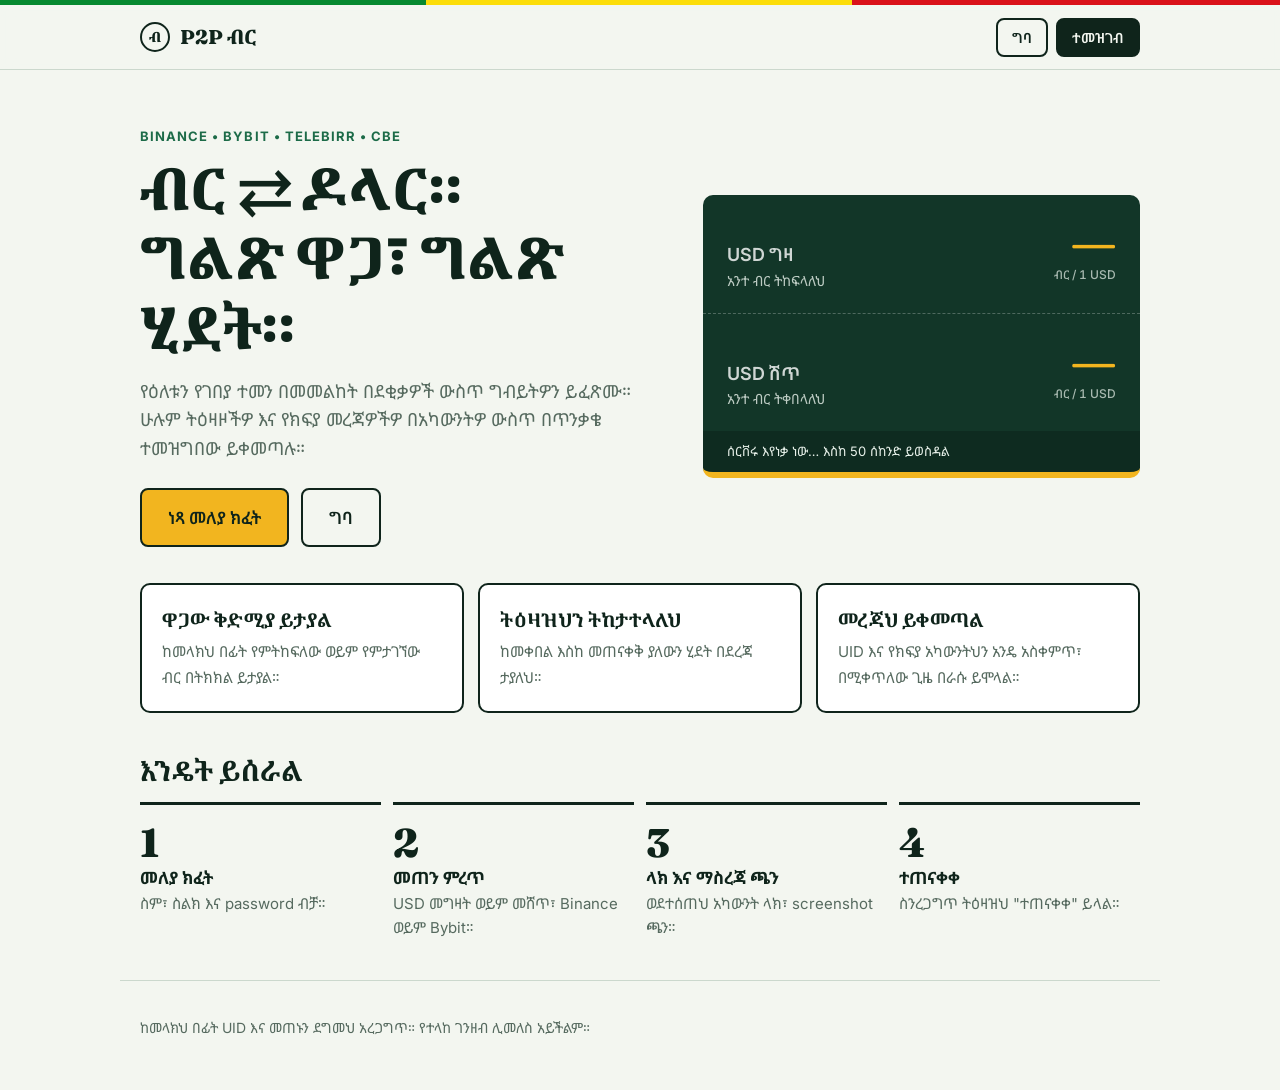
==== commit 7197d9a9: "Update index.html" ====
--- a/index.html
+++ b/index.html
@@ -33,7 +33,7 @@
     <div>
       <p class="eyebrow">Binance • Bybit • Telebirr • CBE</p>
       <h1>ብር ⇄ ዶላር።<br>ግልጽ ዋጋ፣ ግልጽ ሂደት።</h1>
-      <p class="lead">መለያ ክፈት፣ ዋጋውን ተመልከት፣ ትዕዛዝ ስጥ። ትዕዛዞችህ እና መረጃዎችህ በመለያህ ውስጥ ይቀመጣሉ፤ ወጥተህ ስትገባ ሁሉም እዚያው ነው።</p>
+      <p class="lead">የዕለቱን የገበያ ተመን በመመልከት በደቂቃዎች ውስጥ ግብይትዎን ይፈጽሙ። ሁሉም ትዕዛዞችዎ እና የክፍያ መረጃዎችዎ በአካውንትዎ ውስጥ በጥንቃቄ ተመዝግበው ይቀመጣሉ።</p>
       <div class="cta">
         <button class="btn gold lg" data-auth="register">ነጻ መለያ ክፈት</button>
         <button class="btn sec lg" data-auth="login">ግባ</button>
--- a/style.css
+++ b/style.css
@@ -1,131 +1,214 @@
-@import url('https://fonts.googleapis.com/css2?family=Fraunces:opsz,wght@9..144,600;9..144,800&family=Inter:wght@400;500;600&family=Noto+Sans+Ethiopic:wght@400;500;700&family=Noto+Serif+Ethiopic:wght@600;800&display=swap');
+@import url('https://fonts.googleapis.com/css2?family=Fraunces:opsz,wght@9..144,600;9..144,800&family=Inter:wght@400;500;600;700&family=Noto+Sans+Ethiopic:wght@400;500;700&family=Noto+Serif+Ethiopic:wght@600;800&display=swap');
 
 :root {
-  --paper: #f1f5ee;
-  --white: #ffffff;
-  --ink: #11261e;
-  --board: #14392b;
-  --forest: #1f6b4a;
-  --saffron: #f0b323;
-  --tomato: #d2492f;
-  --line: #c4d3c7;
-  --mute: #5a6f64;
+  --paper: #f3f6f0; --white: #fff; --ink: #0f241b; --board: #123628; --forest: #1c6b48;
+  --saffron: #f2b51f; --tomato: #d34a31; --sky: #2c6fbb; --line: #cbd8cd; --mute: #566a5f; --soft: #e6eee6;
   --display: 'Fraunces', 'Noto Serif Ethiopic', Georgia, serif;
   --body: 'Inter', 'Noto Sans Ethiopic', system-ui, sans-serif;
   color-scheme: light;
 }
-
 * { box-sizing: border-box; margin: 0; padding: 0; }
-html { scroll-behavior: smooth; }
+html { scroll-behavior: smooth; -webkit-text-size-adjust: 100%; }
 body { font-family: var(--body); background: var(--paper); color: var(--ink); line-height: 1.6; min-height: 100vh; font-size: 16px; }
+body.has-tabbar { padding-bottom: 84px; }
+@media (min-width: 820px) { body.has-tabbar { padding-bottom: 0; } }
 .wrap { max-width: 1040px; margin: 0 auto; padding: 0 20px; }
+.narrow { max-width: 460px; }
+.center { text-align: center; padding-top: 18vh; color: var(--mute); }
+.hide { display: none !important; }
 a { color: inherit; }
+button { font-family: inherit; }
 :focus-visible { outline: 3px solid var(--saffron); outline-offset: 2px; }
+h1, h2, h3 { font-family: var(--display); line-height: 1.2; }
+
+.flag { height: 5px; background: linear-gradient(90deg, #078930 0 33.3%, #fcdd09 33.3% 66.6%, #da121a 66.6%); }
+.banner { background: var(--saffron); padding: 10px 20px; text-align: center; font-weight: 600; font-size: 14px; }
 
 /* top bar */
-.bar { display: flex; align-items: center; justify-content: space-between; padding: 18px 0; }
-.logo { display: flex; align-items: center; gap: 10px; font-family: var(--display); font-weight: 800; font-size: 20px; }
-.stamp { width: 28px; height: 28px; border: 2.5px solid var(--ink); border-radius: 50%; display: grid; place-items: center; font-size: 13px; font-family: var(--display); }
-.banner { background: var(--saffron); color: var(--ink); padding: 10px 20px; text-align: center; font-weight: 600; font-size: 14px; }
+.top { position: sticky; top: 0; z-index: 20; background: rgba(243,246,240,.93); backdrop-filter: blur(8px); border-bottom: 1px solid var(--line); }
+.top .in { display: flex; align-items: center; gap: 16px; height: 64px; }
+.logo { display: flex; align-items: center; gap: 10px; font-family: var(--display); font-weight: 800; font-size: 20px; text-decoration: none; margin-right: auto; }
+.stamp { width: 30px; height: 30px; border: 2.5px solid var(--ink); border-radius: 50%; display: grid; place-items: center; font-size: 14px; }
+.who { display: flex; gap: 8px; align-items: center; }
+.chipu { display: flex; align-items: center; gap: 8px; background: var(--white); border: 2px solid var(--ink); border-radius: 99px; padding: 4px 14px 4px 4px; cursor: pointer; font-weight: 600; }
+.av { width: 30px; height: 30px; border-radius: 50%; background: var(--ink); color: var(--paper); display: grid; place-items: center; font-family: var(--display); font-weight: 800; }
+.navtabs { display: none; gap: 4px; }
+@media (min-width: 820px) { .navtabs { display: flex; } }
+.navtabs button, .tabbar button { background: none; border: 0; color: var(--mute); font-weight: 600; cursor: pointer; display: flex; align-items: center; gap: 8px; }
+.navtabs button { padding: 8px 14px; border-radius: 99px; font-size: 15px; }
+.navtabs button[aria-current="page"] { background: var(--ink); color: var(--paper); }
+.tabbar { position: fixed; left: 0; right: 0; bottom: 0; z-index: 30; background: var(--white); border-top: 2px solid var(--ink); display: grid; grid-template-columns: repeat(var(--n, 3), 1fr); padding-bottom: env(safe-area-inset-bottom); }
+.tabbar button { flex-direction: column; gap: 2px; padding: 10px 4px 9px; font-size: 12px; }
+.tabbar button[aria-current="page"] { color: var(--ink); box-shadow: inset 0 3px 0 var(--saffron); }
+@media (min-width: 820px) { .tabbar { display: none !important; } }
 
 /* buttons */
-.btn { display: inline-flex; align-items: center; justify-content: center; gap: 8px; border: 2px solid var(--ink); background: var(--ink); color: var(--paper); font: 600 16px var(--body); padding: 13px 22px; border-radius: 6px; cursor: pointer; text-decoration: none; transition: transform .12s, background .12s; }
+.btn { display: inline-flex; align-items: center; justify-content: center; gap: 8px; border: 2px solid var(--ink); background: var(--ink); color: var(--paper); font: 600 16px var(--body); padding: 13px 22px; border-radius: 8px; cursor: pointer; text-decoration: none; transition: transform .12s, background .12s; }
 .btn:hover { background: var(--forest); border-color: var(--forest); }
 .btn:active { transform: translateY(1px); }
-.btn:disabled { opacity: .5; cursor: wait; }
+.btn:disabled { opacity: .55; cursor: wait; }
 .btn.sec { background: transparent; color: var(--ink); }
 .btn.sec:hover { background: var(--ink); color: var(--paper); }
 .btn.sm { padding: 8px 14px; font-size: 14px; }
 .btn.ok { background: var(--forest); border-color: var(--forest); }
 .btn.bad { background: var(--tomato); border-color: var(--tomato); }
+.btn.gold { background: var(--saffron); border-color: var(--ink); color: var(--ink); }
+.btn.gold:hover { background: #ffc94d; }
 .btn.block { width: 100%; }
-
-/* hero + rate board */
-.hero { padding: 28px 0 34px; }
-.hero h1 { font-family: var(--display); font-weight: 800; font-size: clamp(34px, 7vw, 60px); line-height: 1.12; max-width: 14em; }
-.hero p { color: var(--mute); max-width: 34em; margin-top: 14px; font-size: 17px; }
-.board { margin-top: 28px; background: var(--board); color: #e8f1ea; border-radius: 6px; border-bottom: 6px solid var(--saffron); }
-.board .row { display: grid; grid-template-columns: 1fr auto; gap: 8px 20px; align-items: baseline; padding: 18px 22px; }
-.board .row + .row { border-top: 1px dashed rgba(255,255,255,.25); }
-.board .what { font-size: 15px; opacity: .8; }
-.board .what b { display: block; font-size: 18px; opacity: 1; color: #fff; font-weight: 600; }
-.board .num { font-family: var(--display); font-weight: 800; font-size: clamp(34px, 8vw, 52px); color: var(--saffron); line-height: 1; font-variant-numeric: tabular-nums; text-align: right; }
-.board .num small { font-family: var(--body); font-size: 13px; color: #e8f1ea; opacity: .7; font-weight: 500; margin-left: 6px; }
-.live { display: inline-flex; align-items: center; gap: 8px; margin-top: 14px; font-size: 14px; color: var(--mute); }
-.live i { width: 9px; height: 9px; border-radius: 50%; background: var(--saffron); }
-.live.on i { background: var(--forest); }
-
-/* layout */
-.grid { display: grid; gap: 28px; grid-template-columns: 1fr; padding-bottom: 40px; align-items: start; }
-@media (min-width: 880px) { .grid { grid-template-columns: 1.1fr .9fr; } }
-
-/* ticket (order form) */
-.ticket { background: var(--white); border: 2px solid var(--ink); border-radius: 6px; }
-.ticket .stub { padding: 18px 20px; border-bottom: 2px dashed var(--ink); display: flex; justify-content: space-between; align-items: center; gap: 12px; flex-wrap: wrap; }
-.ticket .stub h2 { font-family: var(--display); font-size: 22px; }
-.ticket .stub .eq { font-family: var(--display); font-weight: 800; font-size: 24px; font-variant-numeric: tabular-nums; }
-.ticket form { padding: 20px; display: grid; gap: 16px; }
-.seg { display: grid; grid-template-columns: 1fr 1fr; border: 2px solid var(--ink); border-radius: 6px; overflow: hidden; }
-.seg button { padding: 12px; font: 600 16px var(--body); border: 0; background: var(--white); color: var(--ink); cursor: pointer; }
-.seg button + button { border-left: 2px solid var(--ink); }
-.seg button[aria-pressed="true"] { background: var(--ink); color: var(--paper); }
+.btn.lg { padding: 16px 26px; font-size: 17px; }
+
+/* forms */
 .field label { display: block; font-weight: 600; font-size: 14px; margin-bottom: 6px; }
-.field input, .field select, .field textarea { width: 100%; padding: 12px 13px; font: 500 16px var(--body); border: 2px solid var(--line); border-radius: 6px; background: #fbfdfa; color: var(--ink); }
-.field input:focus, .field select:focus, .field textarea:focus { border-color: var(--ink); outline: none; box-shadow: 0 0 0 3px var(--saffron); }
+.field input, .field select, .field textarea { width: 100%; padding: 13px 14px; font: 500 16px var(--body); border: 2px solid var(--line); border-radius: 8px; background: #fbfdfa; color: var(--ink); }
+.field input:focus, .field select:focus { border-color: var(--ink); outline: none; box-shadow: 0 0 0 3px var(--saffron); }
 .hint { font-size: 13px; color: var(--mute); margin-top: 5px; }
 .row2 { display: grid; gap: 16px; grid-template-columns: 1fr; }
 @media (min-width: 560px) { .row2 { grid-template-columns: 1fr 1fr; } }
-
-/* receipt (order status) */
-.receipt { background: var(--white); border: 2px solid var(--ink); border-radius: 6px; padding: 22px 20px 26px; position: relative; }
-.receipt::after { content: ''; position: absolute; left: -2px; right: -2px; bottom: -12px; height: 12px; background: linear-gradient(135deg, var(--white) 50%, transparent 50%) 0 0 / 16px 12px, linear-gradient(225deg, var(--white) 50%, transparent 50%) 0 0 / 16px 12px; }
-.receipt h3 { font-family: var(--display); font-size: 20px; }
-.receipt .oid { font-family: var(--display); font-weight: 800; font-size: 34px; letter-spacing: .02em; margin: 4px 0 2px; }
-.receipt .kv { display: flex; justify-content: space-between; gap: 12px; padding: 9px 0; border-bottom: 1px dashed var(--line); font-size: 15px; }
-.receipt .kv b { text-align: right; word-break: break-all; }
+.seg { display: grid; grid-template-columns: 1fr 1fr; border: 2px solid var(--ink); border-radius: 8px; overflow: hidden; background: var(--white); }
+.seg button { padding: 13px; font: 600 16px var(--body); border: 0; background: transparent; color: var(--ink); cursor: pointer; }
+.seg button + button { border-left: 2px solid var(--ink); }
+.seg button[aria-pressed="true"] { background: var(--ink); color: var(--paper); }
+.pw { position: relative; }
+.pw button { position: absolute; right: 8px; top: 50%; transform: translateY(-50%); background: var(--soft); border: 0; padding: 6px 12px; border-radius: 6px; font-weight: 600; cursor: pointer; }
+.check { display: flex; gap: 10px; align-items: flex-start; font-size: 15px; cursor: pointer; }
+.check input { width: 22px; height: 22px; margin-top: 2px; accent-color: var(--forest); flex: none; }
+
+/* landing */
+.hero { display: grid; gap: 28px; padding: 36px 20px 28px; align-items: center; }
+@media (min-width: 880px) { .hero { grid-template-columns: 1.1fr .9fr; padding-top: 56px; } }
+.eyebrow { font-weight: 700; font-size: 13px; letter-spacing: .08em; color: var(--forest); text-transform: uppercase; }
+.hero h1 { font-weight: 800; font-size: clamp(34px, 7vw, 58px); margin: 8px 0 14px; }
+.lead { color: var(--mute); font-size: 18px; max-width: 32em; }
+.cta { display: flex; gap: 12px; flex-wrap: wrap; margin-top: 24px; }
+.board { background: var(--board); color: #e8f1ea; border-radius: 10px; border-bottom: 6px solid var(--saffron); overflow: hidden; }
+.board .row { display: grid; grid-template-columns: 1fr auto; gap: 8px 20px; align-items: baseline; padding: 20px 24px; }
+.board .row + .row { border-top: 1px dashed rgba(255,255,255,.25); }
+.board .what { font-size: 14px; opacity: .8; }
+.board .what b { display: block; font-size: 18px; opacity: 1; color: #fff; font-weight: 600; }
+.board .num { font-family: var(--display); font-weight: 800; font-size: clamp(36px, 9vw, 54px); color: var(--saffron); line-height: 1; font-variant-numeric: tabular-nums; text-align: right; }
+.board .num small { display: block; font-family: var(--body); font-size: 12px; color: #e8f1ea; opacity: .7; font-weight: 500; }
+.board .foot { padding: 10px 24px; font-size: 13px; background: rgba(0,0,0,.2); }
+.feat { list-style: none; display: grid; gap: 14px; padding: 8px 20px 12px; }
+@media (min-width: 760px) { .feat { grid-template-columns: repeat(3, 1fr); } }
+.feat li { background: var(--white); border: 2px solid var(--ink); border-radius: 10px; padding: 20px; }
+.feat b { display: block; font-family: var(--display); font-size: 19px; margin-bottom: 4px; }
+.feat span { color: var(--mute); font-size: 15px; }
+.sect { padding: 30px 20px 10px; }
+.sect h2 { font-size: 28px; margin-bottom: 14px; }
+.how { list-style: none; display: grid; gap: 12px; counter-reset: s; }
+@media (min-width: 760px) { .how { grid-template-columns: repeat(4, 1fr); } }
+.how li { counter-increment: s; padding: 16px 0 0; border-top: 3px solid var(--ink); font-size: 15px; color: var(--mute); }
+.how li::before { content: counter(s); display: block; font-family: var(--display); font-weight: 800; font-size: 40px; color: var(--ink); line-height: 1.1; }
+.how b { color: var(--ink); display: block; font-size: 17px; }
+.foot2 { padding: 30px 20px 50px; margin-top: 30px; color: var(--mute); font-size: 14px; border-top: 1px solid var(--line); }
+
+/* auth */
+.authcard { background: var(--white); border: 2px solid var(--ink); border-radius: 10px; padding: 24px; display: grid; gap: 18px; margin: 28px 0 40px; }
+.authcard h1 { font-size: 26px; }
+
+/* app */
+.page { padding-top: 22px; padding-bottom: 40px; }
+.page h2 { font-size: 26px; margin-bottom: 14px; }
+.stp { list-style: none; display: grid; grid-template-columns: repeat(3, 1fr); gap: 8px; margin-bottom: 20px; }
+.stp li { border-top: 4px solid var(--line); padding-top: 6px; font-size: 13px; color: var(--mute); font-weight: 600; }
+.stp li.now { border-color: var(--ink); color: var(--ink); }
+.stp li.done { border-color: var(--forest); color: var(--forest); }
+.panel { background: var(--white); border: 2px solid var(--ink); border-radius: 10px; padding: 20px; display: grid; gap: 16px; }
+.panel h3 { font-size: 21px; }
+.layout { display: grid; gap: 24px; align-items: start; }
+@media (min-width: 880px) { .layout { grid-template-columns: 1.15fr .85fr; } }
+.calc { background: var(--board); color: #fff; border-radius: 10px; padding: 18px 20px; border-bottom: 5px solid var(--saffron); }
+.calc .lbl { font-size: 14px; opacity: .8; }
+.amt { display: flex; align-items: baseline; gap: 10px; border-bottom: 2px solid rgba(255,255,255,.3); padding-bottom: 4px; }
+.amt:focus-within { border-color: var(--saffron); }
+.amt input { background: transparent; border: 0; color: var(--saffron); font: 800 clamp(40px, 12vw, 58px)/1.15 var(--display); width: 100%; min-width: 0; outline: none; }
+.amt input::placeholder { color: rgba(242,181,31,.35); }
+.amt span { font-weight: 700; opacity: .85; }
+.qa { display: flex; gap: 8px; flex-wrap: wrap; margin-top: 12px; }
+.qa button { background: transparent; color: #fff; border: 1.5px solid rgba(255,255,255,.4); border-radius: 99px; padding: 6px 14px; font-weight: 600; cursor: pointer; }
+.qa button:hover { background: rgba(255,255,255,.12); }
+.calc .out { display: flex; justify-content: space-between; align-items: baseline; margin-top: 16px; font-size: 15px; gap: 12px; }
+.calc .out b { font-family: var(--display); font-size: clamp(26px, 7vw, 34px); font-variant-numeric: tabular-nums; }
+.calc .rt { font-size: 13px; opacity: .75; margin-top: 4px; }
+.sum .kv, .receipt .kv { display: flex; justify-content: space-between; gap: 12px; padding: 10px 0; border-bottom: 1px dashed var(--line); font-size: 15px; }
+.sum .kv b, .receipt .kv b { text-align: right; word-break: break-all; }
+.sum .kv:last-child { border-bottom: 0; }
+.nav2 { display: flex; gap: 12px; }
+.nav2 .btn { flex: 1; }
+.nav2 .btn.prev { flex: 0 0 auto; }
+.side { display: grid; gap: 14px; }
+.tip { background: var(--white); border: 2px dashed var(--line); border-radius: 10px; padding: 16px; font-size: 14px; color: var(--mute); }
+.tip b { color: var(--ink); display: block; margin-bottom: 4px; }
+
+/* receipt + timeline */
+.receipt { background: var(--white); border: 2px solid var(--ink); border-radius: 10px; padding: 22px 20px 26px; position: relative; margin-bottom: 14px; }
+.receipt .oid { font-family: var(--display); font-weight: 800; font-size: 36px; letter-spacing: .02em; line-height: 1.1; }
 .receipt .big { font-family: var(--display); font-weight: 800; font-size: 26px; }
-.empty { color: var(--mute); padding: 6px 0 2px; }
-.empty h3 { color: var(--ink); margin-bottom: 8px; }
-.empty ol { padding-left: 20px; display: grid; gap: 8px; }
-
-.state { display: inline-block; font-weight: 700; font-size: 14px; padding: 4px 11px; border-radius: 99px; border: 2px solid var(--ink); }
+.tl { list-style: none; display: grid; grid-template-columns: repeat(4, 1fr); gap: 6px; margin: 16px 0 6px; }
+.tl li { border-top: 5px solid var(--line); padding-top: 6px; font-size: 12px; font-weight: 600; color: var(--mute); }
+.tl li.done { border-color: var(--forest); color: var(--forest); }
+.tl li.now { border-color: var(--saffron); color: var(--ink); }
+.tl-bad { margin: 16px 0 6px; padding: 10px 14px; border-left: 5px solid var(--tomato); background: #fbeae6; font-weight: 700; border-radius: 4px; }
+.state { display: inline-block; font-weight: 700; font-size: 13px; padding: 3px 11px; border-radius: 99px; border: 2px solid var(--ink); white-space: nowrap; }
 .state.pending { background: var(--saffron); }
-.state.paid { background: #cfe6ff; }
+.state.paid { background: #cfe3fb; }
 .state.completed { background: var(--forest); color: #fff; border-color: var(--forest); }
 .state.rejected, .state.cancelled { background: var(--tomato); color: #fff; border-color: var(--tomato); }
-
-.todo { margin: 16px 0; padding: 14px 16px; background: var(--paper); border-left: 5px solid var(--saffron); border-radius: 4px; font-size: 15px; }
-.todo .copy { margin-top: 10px; display: flex; gap: 10px; align-items: center; flex-wrap: wrap; }
-.todo code { font: 700 17px var(--body); background: #fff; padding: 6px 10px; border: 1.5px solid var(--line); border-radius: 4px; word-break: break-all; }
-
-.track { display: flex; gap: 10px; margin-top: 8px; }
-.track input { flex: 1; padding: 12px 13px; font: 600 16px var(--body); border: 2px solid var(--ink); border-radius: 6px; text-transform: uppercase; min-width: 0; }
-
-.foot { padding: 30px 0 50px; color: var(--mute); font-size: 14px; border-top: 1px solid var(--line); }
-.toast { position: fixed; left: 50%; bottom: 24px; transform: translateX(-50%); background: var(--ink); color: #fff; padding: 12px 18px; border-radius: 6px; font-weight: 600; z-index: 50; max-width: 90vw; text-align: center; }
+.todo { margin: 14px 0; padding: 14px 16px; background: var(--paper); border-left: 5px solid var(--saffron); border-radius: 4px; font-size: 15px; }
+.todo .copy { margin-top: 8px; display: flex; gap: 10px; align-items: center; flex-wrap: wrap; }
+.todo code { font: 700 17px var(--body); background: #fff; padding: 6px 10px; border: 1.5px solid var(--line); border-radius: 6px; word-break: break-all; }
+.filebtn { cursor: pointer; }
+.filebtn input { display: none; }
+.back { background: none; border: 0; font-weight: 600; cursor: pointer; padding: 6px 0 14px; color: var(--mute); font-size: 15px; }
+
+/* orders list */
+.olist { display: grid; gap: 12px; }
+.orow { display: flex; justify-content: space-between; align-items: center; gap: 12px; width: 100%; text-align: left; background: var(--white); border: 2px solid var(--ink); border-radius: 10px; padding: 14px 16px; cursor: pointer; color: var(--ink); }
+.orow:hover { background: var(--soft); }
+.orow b { font-family: var(--display); font-size: 18px; display: block; }
+.orow small { color: var(--mute); font-size: 13px; }
+.orow .r { text-align: right; display: grid; gap: 4px; justify-items: end; }
+.emptybox { text-align: center; padding: 40px 20px; background: var(--white); border: 2px dashed var(--line); border-radius: 10px; color: var(--mute); display: grid; gap: 14px; justify-items: center; }
+
+.spin { width: 38px; height: 38px; border: 4px solid var(--line); border-top-color: var(--ink); border-radius: 50%; margin: 0 auto 14px; animation: sp .8s linear infinite; }
+@keyframes sp { to { transform: rotate(360deg); } }
+.toast { position: fixed; left: 50%; bottom: 96px; transform: translateX(-50%); background: var(--ink); color: #fff; padding: 12px 18px; border-radius: 8px; font-weight: 600; z-index: 80; max-width: 90vw; text-align: center; box-shadow: 0 8px 24px rgba(0,0,0,.25); }
 
 /* admin */
-.login { max-width: 380px; margin: 12vh auto 0; background: var(--white); border: 2px solid var(--ink); border-radius: 6px; padding: 24px; display: grid; gap: 16px; }
-.login h1 { font-family: var(--display); }
-.stats { display: grid; grid-template-columns: repeat(2, 1fr); gap: 12px; margin: 10px 0 20px; }
-@media (min-width: 700px) { .stats { grid-template-columns: repeat(4, 1fr); } }
-.stats div { background: var(--white); border: 2px solid var(--ink); border-radius: 6px; padding: 12px 14px; }
-.stats b { display: block; font-family: var(--display); font-size: 28px; }
-.stats span { font-size: 13px; color: var(--mute); }
-.tabs { display: flex; gap: 8px; flex-wrap: wrap; margin: 12px 0 18px; }
+.adm .top { background: var(--board); border-color: var(--board); color: #fff; }
+.adm .logo { color: #fff; } .adm .stamp { border-color: #fff; }
+.adm .navtabs button { color: #cfe0d4; } .adm .navtabs button[aria-current="page"] { background: var(--saffron); color: var(--ink); }
+.login { max-width: 400px; margin: 12vh auto 0; background: var(--white); border: 2px solid var(--ink); border-radius: 10px; padding: 26px; display: grid; gap: 16px; }
+.stats { display: grid; grid-template-columns: repeat(auto-fit, minmax(150px, 1fr)); gap: 12px; margin: 6px 0 22px; }
+.stat { background: var(--white); border: 2px solid var(--ink); border-radius: 10px; padding: 14px 16px; position: relative; overflow: hidden; }
+.stat::after { content: ''; position: absolute; left: 0; right: 0; bottom: 0; height: 5px; background: var(--c, var(--line)); }
+.stat b { display: block; font-family: var(--display); font-size: 30px; line-height: 1.2; font-variant-numeric: tabular-nums; }
+.stat span { font-size: 13px; color: var(--mute); }
+.tools { display: flex; gap: 10px; flex-wrap: wrap; margin-bottom: 16px; align-items: center; }
+.tools input[type=search] { flex: 1; min-width: 180px; padding: 11px 14px; border: 2px solid var(--ink); border-radius: 99px; font: 500 15px var(--body); }
+.tabs { display: flex; gap: 8px; flex-wrap: wrap; }
 .chip { padding: 7px 14px; border: 2px solid var(--ink); border-radius: 99px; background: transparent; font: 600 14px var(--body); cursor: pointer; color: var(--ink); }
 .chip[aria-pressed="true"] { background: var(--ink); color: var(--paper); }
-.ords { display: grid; gap: 16px; padding-bottom: 40px; }
-.ord { background: var(--white); border: 2px solid var(--ink); border-radius: 6px; padding: 16px; display: grid; gap: 10px; }
-.ord .top { display: flex; justify-content: space-between; align-items: center; gap: 10px; flex-wrap: wrap; }
-.ord .top b { font-family: var(--display); font-size: 20px; }
+.ords { display: grid; gap: 14px; padding-bottom: 40px; }
+@media (min-width: 900px) { .ords { grid-template-columns: 1fr 1fr; } }
+.ord { background: var(--white); border: 2px solid var(--ink); border-radius: 10px; padding: 16px; display: grid; gap: 10px; align-content: start; }
+.ord.hot { border-color: var(--saffron); box-shadow: 0 0 0 3px rgba(242,181,31,.35); }
+.ord .top2 { display: flex; justify-content: space-between; align-items: center; gap: 10px; flex-wrap: wrap; }
+.ord .top2 b { font-family: var(--display); font-size: 21px; }
 .ord .kv { display: flex; justify-content: space-between; gap: 12px; font-size: 14px; border-bottom: 1px dashed var(--line); padding: 5px 0; }
 .ord .kv b { text-align: right; word-break: break-all; }
 .ord .acts { display: flex; gap: 8px; flex-wrap: wrap; }
-.setgrid { display: grid; gap: 16px; background: var(--white); border: 2px solid var(--ink); border-radius: 6px; padding: 20px; margin-bottom: 40px; }
+.ord .note { width: 100%; padding: 10px 12px; border: 2px solid var(--line); border-radius: 8px; font: 500 14px var(--body); }
+.setgrid { display: grid; gap: 16px; background: var(--white); border: 2px solid var(--ink); border-radius: 10px; padding: 20px; margin-bottom: 40px; }
 @media (min-width: 700px) { .setgrid { grid-template-columns: 1fr 1fr; } .setgrid .full { grid-column: 1 / -1; } }
-.modal { position: fixed; inset: 0; background: rgba(17,38,30,.8); display: grid; place-items: center; padding: 20px; z-index: 40; }
-.modal img { max-width: 100%; max-height: 82vh; border: 3px solid #fff; border-radius: 4px; }
-.hide { display: none !important; }
-
-@media (prefers-reduced-motion: reduce) { * { transition: none !important; scroll-behavior: auto !important; } }
+.setgrid h3 { grid-column: 1 / -1; font-size: 19px; padding-top: 6px; border-top: 1px dashed var(--line); }
+.setgrid h3:first-child { border-top: 0; padding-top: 0; }
+.modal { position: fixed; inset: 0; background: rgba(15,36,27,.85); display: grid; place-items: center; padding: 20px; z-index: 90; }
+.modal img { max-width: 100%; max-height: 82vh; border: 3px solid #fff; border-radius: 6px; }
+.dash2 { display: grid; gap: 22px; }
+@media (min-width: 900px) { .dash2 { grid-template-columns: 1fr 1fr; } }
+.dash2 h3 { margin-bottom: 10px; font-size: 20px; }
+.mini { display: grid; gap: 8px; }
+.mini .orow { padding: 10px 14px; }
+
+@media (prefers-reduced-motion: reduce) { * { transition: none !important; animation: none !important; scroll-behavior: auto !important; } }
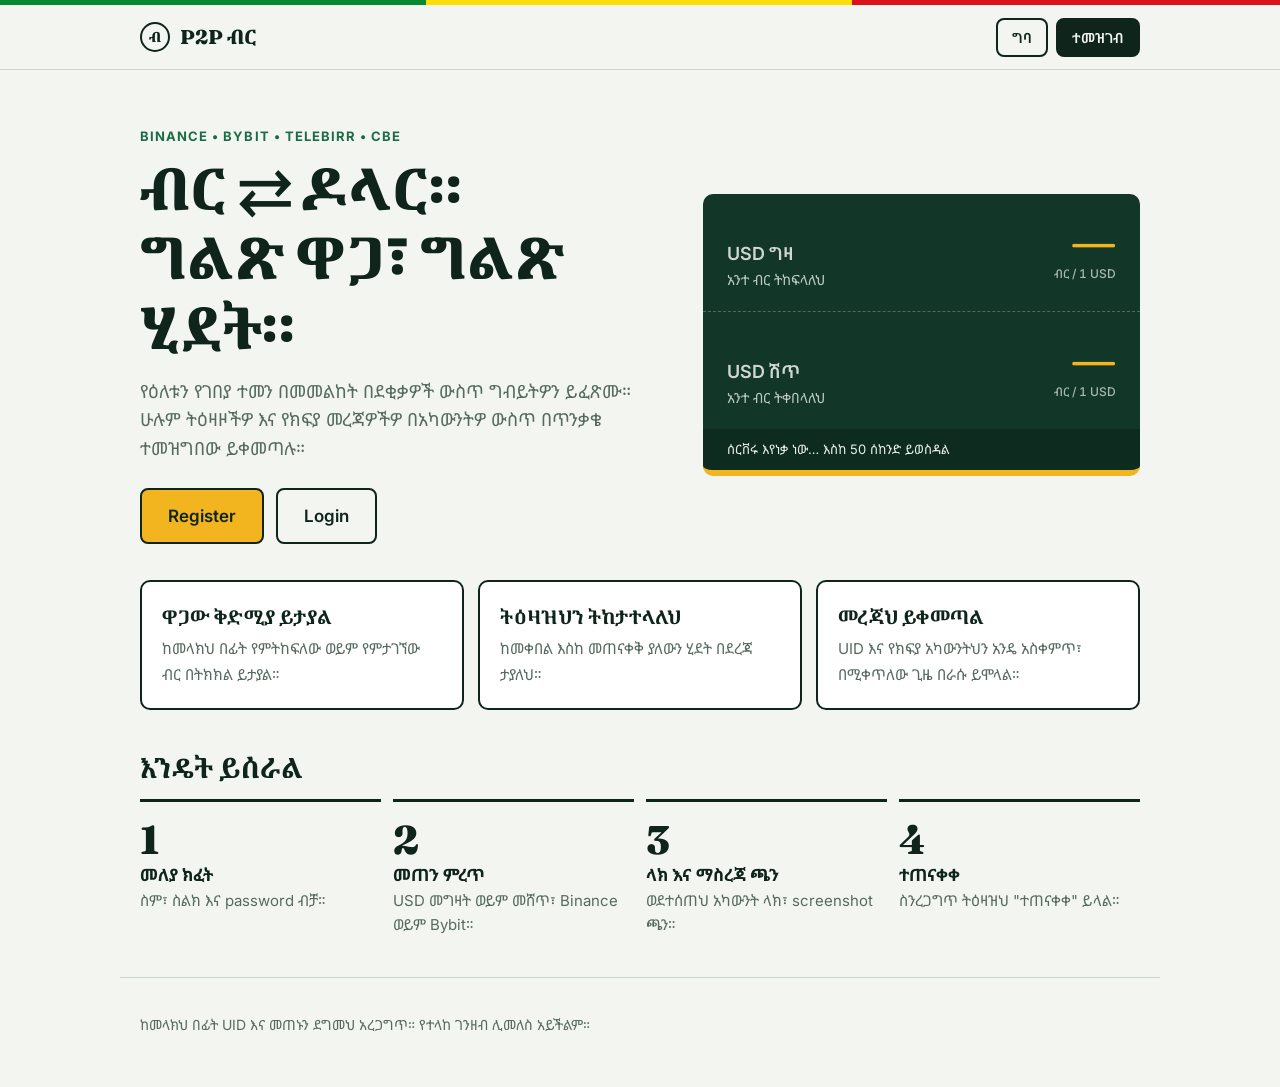
==== commit 13fb3637: "Update index.html" ====
--- a/index.html
+++ b/index.html
@@ -35,8 +35,8 @@
       <h1>ብር ⇄ ዶላር።<br>ግልጽ ዋጋ፣ ግልጽ ሂደት።</h1>
       <p class="lead">የዕለቱን የገበያ ተመን በመመልከት በደቂቃዎች ውስጥ ግብይትዎን ይፈጽሙ። ሁሉም ትዕዛዞችዎ እና የክፍያ መረጃዎችዎ በአካውንትዎ ውስጥ በጥንቃቄ ተመዝግበው ይቀመጣሉ።</p>
       <div class="cta">
-        <button class="btn gold lg" data-auth="register">ነጻ መለያ ክፈት</button>
-        <button class="btn sec lg" data-auth="login">ግባ</button>
+        <button class="btn gold lg" data-auth="register">Register</button>
+        <button class="btn sec lg" data-auth="login">Login</button>
       </div>
     </div>
     <div class="board" aria-label="የዛሬ ዋጋ">
@@ -67,8 +67,8 @@
   <div class="authcard">
     <h1 id="aTitle">እንኳን ደህና መጣህ</h1>
     <div class="seg" role="group" aria-label="ግባ ወይም ተመዝገብ">
-      <button type="button" id="aLogin" aria-pressed="true">ግባ</button>
-      <button type="button" id="aReg" aria-pressed="false">መለያ ክፈት</button>
+      <button type="button" id="aLogin" aria-pressed="true">Login</button>
+      <button type="button" id="aReg" aria-pressed="false">Register</button>
     </div>
     <form id="authForm" style="display:grid;gap:16px" novalidate>
       <div class="field hide" id="nameF"><label for="aName">ሙሉ ስም</label><input id="aName" autocomplete="name" maxlength="60"></div>
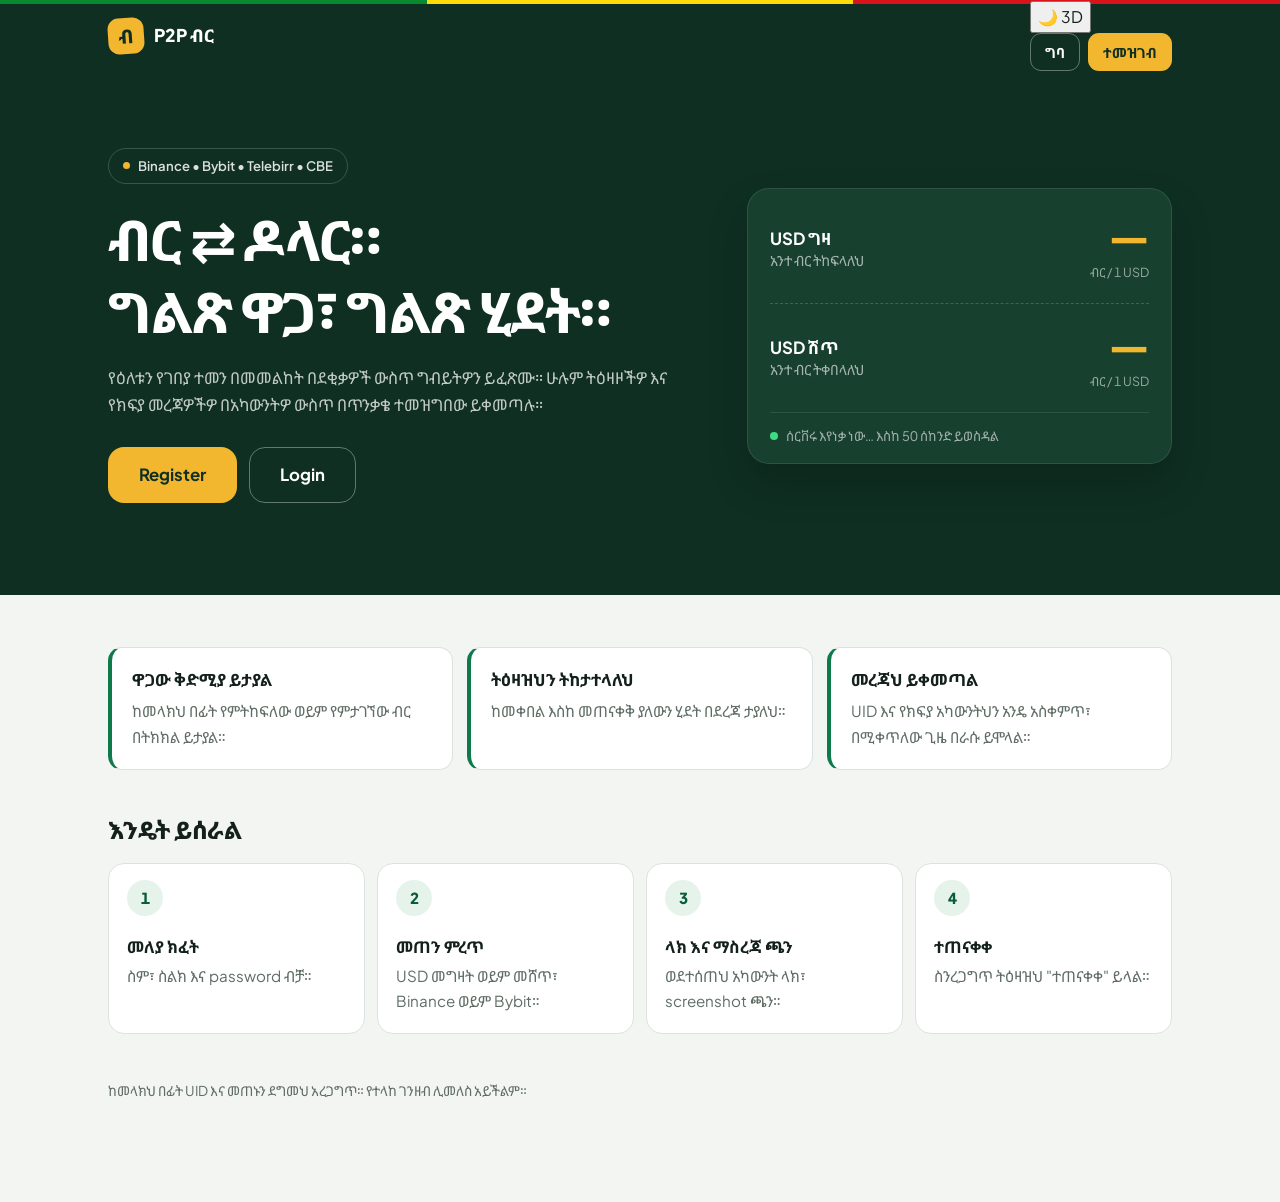
==== commit 02ddb60e: "Update index.html" ====
--- a/index.html
+++ b/index.html
@@ -4,7 +4,7 @@
 <meta charset="UTF-8">
 <meta name="viewport" content="width=device-width, initial-scale=1">
 <meta name="referrer" content="no-referrer">
-<meta name="theme-color" content="#123628">
+<meta name="theme-color" content="#061D15">
 <title>P2P ብር ⇄ USD</title>
 <meta name="description" content="Binance እና Bybit UID በመጠቀም USD ግዛ ወይም ሽጥ።">
 <link rel="stylesheet" href="style.css">
@@ -21,7 +21,10 @@
     <button data-tab="orders">ትዕዛዞቼ</button>
     <button data-tab="me">መገለጫ</button>
   </nav>
-  <div class="who" id="who"></div>
+  <div class="header-right">
+    <button type="button" class="theme-pill" id="themeToggleBtn" title="3D Light / Dark ቀይር">🌙 3D</button>
+    <div class="who" id="who"></div>
+  </div>
 </div></header>
 
 <!-- መጫኛ -->
@@ -39,24 +42,24 @@
         <button class="btn sec lg" data-auth="login">Login</button>
       </div>
     </div>
-    <div class="board" aria-label="የዛሬ ዋጋ">
+    <div class="board tilt-3d" aria-label="የዛሬ ዋጋ">
       <div class="row"><div class="what"><b>USD ግዛ</b>አንተ ብር ትከፍላለህ</div><div class="num"><span id="rBuy">—</span><small>ብር / 1 USD</small></div></div>
       <div class="row"><div class="what"><b>USD ሽጥ</b>አንተ ብር ትቀበላለህ</div><div class="num"><span id="rSell">—</span><small>ብር / 1 USD</small></div></div>
       <div class="foot" id="liveTxt">ከሰርቨር ጋር እየተገናኘ ነው…</div>
     </div>
   </section>
   <ul class="wrap feat">
-    <li><b>ዋጋው ቅድሚያ ይታያል</b><span>ከመላክህ በፊት የምትከፍለው ወይም የምታገኘው ብር በትክክል ይታያል።</span></li>
-    <li><b>ትዕዛዝህን ትከታተላለህ</b><span>ከመቀበል እስከ መጠናቀቅ ያለውን ሂደት በደረጃ ታያለህ።</span></li>
-    <li><b>መረጃህ ይቀመጣል</b><span>UID እና የክፍያ አካውንትህን አንዴ አስቀምጥ፣ በሚቀጥለው ጊዜ በራሱ ይሞላል።</span></li>
+    <li class="tilt-3d"><b>ዋጋው ቅድሚያ ይታያል</b><span>ከመላክህ በፊት የምትከፍለው ወይም የምታገኘው ብር በትክክል ይታያል።</span></li>
+    <li class="tilt-3d"><b>ትዕዛዝህን ትከታተላለህ</b><span>ከመቀበል እስከ መጠናቀቅ ያለውን ሂደት በደረጃ ታያለህ።</span></li>
+    <li class="tilt-3d"><b>መረጃህ ይቀመጣል</b><span>UID እና የክፍያ አካውንትህን አንዴ አስቀምጥ፣ በሚቀጥለው ጊዜ በራሱ ይሞላል።</span></li>
   </ul>
   <section class="wrap sect">
     <h2>እንዴት ይሰራል</h2>
     <ol class="how">
-      <li><b>መለያ ክፈት</b>ስም፣ ስልክ እና password ብቻ።</li>
-      <li><b>መጠን ምረጥ</b>USD መግዛት ወይም መሸጥ፣ Binance ወይም Bybit።</li>
-      <li><b>ላክ እና ማስረጃ ጫን</b>ወደተሰጠህ አካውንት ላክ፣ screenshot ጫን።</li>
-      <li><b>ተጠናቀቀ</b>ስንረጋግጥ ትዕዛዝህ "ተጠናቀቀ" ይላል።</li>
+      <li class="tilt-3d"><b>መለያ ክፈት</b>ስም፣ ስልክ እና password ብቻ።</li>
+      <li class="tilt-3d"><b>መጠን ምረጥ</b>USD መግዛት ወይም መሸጥ፣ Binance ወይም Bybit።</li>
+      <li class="tilt-3d"><b>ላክ እና ማስረጃ ጫን</b>ወደተሰጠህ አካውንት ላክ፣ screenshot ጫን።</li>
+      <li class="tilt-3d"><b>ተጠናቀቀ</b>ስንረጋግጥ ትዕዛዝህ "ተጠናቀቀ" ይላል።</li>
     </ol>
   </section>
   <footer class="wrap foot2"><span id="tg"></span><div style="margin-top:6px">ከመላክህ በፊት UID እና መጠኑን ደግመህ አረጋግጥ። የተላከ ገንዘብ ሊመለስ አይችልም።</div></footer>
@@ -64,7 +67,7 @@
 
 <!-- መግቢያ -->
 <main id="v-auth" class="hide"><div class="wrap narrow">
-  <div class="authcard">
+  <div class="authcard tilt-3d">
     <h1 id="aTitle">እንኳን ደህና መጣህ</h1>
     <div class="seg" role="group" aria-label="ግባ ወይም ተመዝገብ">
       <button type="button" id="aLogin" aria-pressed="true">Login</button>
@@ -92,7 +95,7 @@
     <div class="layout">
       <div>
         <!-- ደረጃ 1 -->
-        <div class="wz" data-s="1" style="display:grid;gap:16px">
+        <div class="wz tilt-3d" data-s="1" style="display:grid;gap:16px">
           <div class="seg" role="group" aria-label="አይነት"><button type="button" id="sBuy" aria-pressed="true">USD ግዛ</button><button type="button" id="sSell" aria-pressed="false">USD ሽጥ</button></div>
           <div class="seg" role="group" aria-label="መድረክ"><button type="button" id="plBin" aria-pressed="true">Binance</button><button type="button" id="plByb" aria-pressed="false">Bybit</button></div>
           <div class="calc">
@@ -107,7 +110,7 @@
         </div>
 
         <!-- ደረጃ 2 -->
-        <div class="wz panel hide" data-s="2">
+        <div class="wz panel tilt-3d hide" data-s="2">
           <h3>መረጃዎችህ</h3>
           <div class="field"><label for="uid" id="uidL">Binance UID</label><input id="uid" inputmode="numeric" maxlength="60" placeholder="ለምሳሌ 123456789"></div>
           <div class="row2">
@@ -119,7 +122,7 @@
         </div>
 
         <!-- ደረጃ 3 -->
-        <div class="wz panel hide" data-s="3">
+        <div class="wz panel tilt-3d hide" data-s="3">
           <h3>ትዕዛዝህን አረጋግጥ</h3>
           <div class="sum" id="sum"></div>
           <label class="check"><input type="checkbox" id="ok"><span>UID፣ መጠኑ እና የክፍያ መረጃዬ ትክክል መሆኑን አረጋግጫለሁ።</span></label>
@@ -128,7 +131,7 @@
         </div>
       </div>
       <aside class="side">
-        <div class="board">
+        <div class="board tilt-3d">
           <div class="row"><div class="what"><b>USD ግዛ</b></div><div class="num"><span id="sBuyR">—</span><small>ብር</small></div></div>
           <div class="row"><div class="what"><b>USD ሽጥ</b></div><div class="num"><span id="sSellR">—</span><small>ብር</small></div></div>
         </div>
@@ -147,7 +150,7 @@
   <section id="t-me" class="hide">
     <h2>መገለጫ</h2>
     <div class="layout">
-      <form class="panel" id="pform">
+      <form class="panel tilt-3d" id="pform">
         <div class="kv" style="display:flex;justify-content:space-between"><span>ስም</span><b id="pName"></b></div>
         <div class="kv" style="display:flex;justify-content:space-between"><span>ስልክ</span><b id="pPhone"></b></div>
         <div class="field"><label for="fContact">Telegram username</label><input id="fContact" maxlength="80" placeholder="@username"></div>
@@ -162,7 +165,7 @@
         <button class="btn" type="submit">መረጃዬን አስቀምጥ</button>
       </form>
       <div class="side">
-        <form class="panel" id="pwForm">
+        <form class="panel tilt-3d" id="pwForm">
           <h3>Password ቀይር</h3>
           <div class="field"><label for="pw1">የአሁኑ</label><input id="pw1" type="password" autocomplete="current-password"></div>
           <div class="field"><label for="pw2">አዲስ (ቢያንስ 6 ቁምፊ)</label><input id="pw2" type="password" autocomplete="new-password"></div>
@@ -215,6 +218,19 @@
   if (!r.ok) throw new Error(d.error || 'ስህተት ተፈጥሯል።');
   return d;
 }
+
+/* ---------- 3D Theme Toggle ---------- */
+try {
+  if (localStorage.getItem('p2p_theme') === 'dark') {
+    document.body.classList.add('dark-3d');
+    $('#themeToggleBtn').textContent = '☀️ 3D';
+  }
+} catch (e) {}
+$('#themeToggleBtn').onclick = () => {
+  const isDark = document.body.classList.toggle('dark-3d');
+  try { localStorage.setItem('p2p_theme', isDark ? 'dark' : 'light'); } catch (e) {}
+  $('#themeToggleBtn').textContent = isDark ? '☀️ 3D' : '🌙 3D';
+};
 
 /* ---------- ገጾች ---------- */
 function view(v) {
@@ -384,7 +400,7 @@
   if (!orders.length) box.innerHTML = '<div class="emptybox"><div class="spin"></div>እየጫነ ነው…</div>';
   try { orders = (await api('/api/me/orders')).orders; } catch (e) { toast(e.message); }
   box.innerHTML = orders.length ? orders.map(o => `
-    <button class="orow" data-id="${esc(o.id)}">
+    <button class="orow tilt-3d" data-id="${esc(o.id)}">
       <div><b>${esc(o.id)}</b><small>${o.side === 'buy' ? 'USD ግዢ' : 'USD ሽያጭ'} • ${esc(PLAT[o.platform])} • ${esc(when(o.created))}</small></div>
       <div class="r"><b>${fmt(o.usd)} USD</b><span class="state ${esc(o.status)}">${esc(STATE[o.status] || o.status)}</span></div>
     </button>`).join('')
@@ -415,7 +431,7 @@
   const o = cur; if (!o) return;
   const open = OPEN.includes(o.status);
   $('#receipt').innerHTML = `
-    <div class="receipt">
+    <div class="receipt tilt-3d">
       <div class="hint">ደረሰኝ • ${esc(when(o.created))}</div>
       <div class="oid">${esc(o.id)}</div>
       <span class="state ${esc(o.status)}">${esc(STATE[o.status] || o.status)}</span>
@@ -503,6 +519,43 @@
   } catch (err) { toast(err.message); }
 };
 
+/* ---------- Interactive 3D Perspective Tilt & Tactile Ripple Engine ---------- */
+document.addEventListener('pointermove', e => {
+  const card = e.target.closest('.tilt-3d, .board, .feat li, .how li');
+  if (!card) return;
+  const rect = card.getBoundingClientRect();
+  const x = e.clientX - rect.left;
+  const y = e.clientY - rect.top;
+  const maxTilt = card.classList.contains('wz') || card.classList.contains('receipt') ? 2.5 : 5.5;
+  const ry = ((x / rect.width) - 0.5) * maxTilt * 2;
+  const rx = (0.5 - (y / rect.height)) * maxTilt * 2;
+  card.style.setProperty('--rx', `${rx.toFixed(2)}deg`);
+  card.style.setProperty('--ry', `${ry.toFixed(2)}deg`);
+  card.style.setProperty('--gx', `${((x / rect.width) * 100).toFixed(1)}%`);
+  card.style.setProperty('--gy', `${((y / rect.height) * 100).toFixed(1)}%`);
+});
+
+document.addEventListener('pointerout', e => {
+  const card = e.target.closest('.tilt-3d, .board, .feat li, .how li');
+  if (!card || card.contains(e.relatedTarget)) return;
+  card.style.setProperty('--rx', '0deg');
+  card.style.setProperty('--ry', '0deg');
+});
+
+document.addEventListener('pointerdown', e => {
+  const btn = e.target.closest('button, .btn');
+  if (!btn) return;
+  const rect = btn.getBoundingClientRect();
+  const ripple = document.createElement('span');
+  const size = Math.max(rect.width, rect.height);
+  ripple.className = 'ripple-wave';
+  ripple.style.width = ripple.style.height = `${size}px`;
+  ripple.style.left = `${e.clientX - rect.left - size / 2}px`;
+  ripple.style.top = `${e.clientY - rect.top - size / 2}px`;
+  btn.appendChild(ripple);
+  setTimeout(() => ripple.remove(), 600);
+});
+
 /* ---------- ጅምር ---------- */
 async function boot(tries = 0) {
   if (!token) return view('landing');
--- a/style.css
+++ b/style.css
@@ -1,214 +1,335 @@
-@import url('https://fonts.googleapis.com/css2?family=Fraunces:opsz,wght@9..144,600;9..144,800&family=Inter:wght@400;500;600;700&family=Noto+Sans+Ethiopic:wght@400;500;700&family=Noto+Serif+Ethiopic:wght@600;800&display=swap');
-
+@import url('https://fonts.googleapis.com/css2?family=Noto+Sans+Ethiopic:wght@400;500;600;700;800&family=Plus+Jakarta+Sans:wght@400;500;600;700;800&display=swap');
+
+/* ---------- tokens ---------- */
 :root {
-  --paper: #f3f6f0; --white: #fff; --ink: #0f241b; --board: #123628; --forest: #1c6b48;
-  --saffron: #f2b51f; --tomato: #d34a31; --sky: #2c6fbb; --line: #cbd8cd; --mute: #566a5f; --soft: #e6eee6;
-  --display: 'Fraunces', 'Noto Serif Ethiopic', Georgia, serif;
-  --body: 'Inter', 'Noto Sans Ethiopic', system-ui, sans-serif;
+  --deep: #0F2F23; --deep-2: #17402F;
+  --green: #0E7A4B; --green-d: #0A5C38; --green-t: #E6F3EB;
+  --gold: #F2B72E; --gold-d: #D99A0B; --gold-t: #FFF5D6;
+  --red: #C93636;
+  --ink: #14211B; --mut: #5F6D65; --line: #DCE3DE; --bg: #F3F5F2; --card: #FFFFFF;
+  --sh: 0 1px 2px rgba(15,47,35,.06), 0 8px 24px rgba(15,47,35,.07);
+  --font: "Plus Jakarta Sans", "Noto Sans Ethiopic", system-ui, -apple-system, "Segoe UI", sans-serif;
   color-scheme: light;
 }
-* { box-sizing: border-box; margin: 0; padding: 0; }
-html { scroll-behavior: smooth; -webkit-text-size-adjust: 100%; }
-body { font-family: var(--body); background: var(--paper); color: var(--ink); line-height: 1.6; min-height: 100vh; font-size: 16px; }
-body.has-tabbar { padding-bottom: 84px; }
-@media (min-width: 820px) { body.has-tabbar { padding-bottom: 0; } }
-.wrap { max-width: 1040px; margin: 0 auto; padding: 0 20px; }
-.narrow { max-width: 460px; }
-.center { text-align: center; padding-top: 18vh; color: var(--mute); }
+*, *::before, *::after { box-sizing: border-box; }
+html { -webkit-text-size-adjust: 100%; overflow-x: clip; }
+body {
+  margin: 0; background: var(--bg); color: var(--ink);
+  font: 400 16px/1.65 var(--font); overflow-x: clip;
+  font-variant-numeric: tabular-nums; -webkit-font-smoothing: antialiased;
+  padding-bottom: 80px; /* room above Netlify badge */
+}
+h1, h2, h3 { margin: 0; line-height: 1.3; letter-spacing: -.01em; }
+h2 { font-size: 1.5rem; font-weight: 800; margin-bottom: 18px; }
+h3 { font-size: 1.1rem; font-weight: 700; }
+p { margin: 0; }
+button, input, select { font: inherit; color: inherit; }
+button { cursor: pointer; -webkit-tap-highlight-color: transparent; }
+a { color: var(--green); }
 .hide { display: none !important; }
-a { color: inherit; }
-button { font-family: inherit; }
-:focus-visible { outline: 3px solid var(--saffron); outline-offset: 2px; }
-h1, h2, h3 { font-family: var(--display); line-height: 1.2; }
-
-.flag { height: 5px; background: linear-gradient(90deg, #078930 0 33.3%, #fcdd09 33.3% 66.6%, #da121a 66.6%); }
-.banner { background: var(--saffron); padding: 10px 20px; text-align: center; font-weight: 600; font-size: 14px; }
-
-/* top bar */
-.top { position: sticky; top: 0; z-index: 20; background: rgba(243,246,240,.93); backdrop-filter: blur(8px); border-bottom: 1px solid var(--line); }
-.top .in { display: flex; align-items: center; gap: 16px; height: 64px; }
-.logo { display: flex; align-items: center; gap: 10px; font-family: var(--display); font-weight: 800; font-size: 20px; text-decoration: none; margin-right: auto; }
-.stamp { width: 30px; height: 30px; border: 2.5px solid var(--ink); border-radius: 50%; display: grid; place-items: center; font-size: 14px; }
+:focus-visible { outline: 3px solid var(--gold); outline-offset: 2px; }
+.wrap { width: 100%; max-width: 1120px; margin-left: auto; margin-right: auto; padding-left: 18px; padding-right: 18px; }
+.narrow { max-width: 480px; }
+.center { text-align: center; padding-top: 22vh; color: var(--mut); }
+
+/* ---------- top ---------- */
+.flag { height: 4px; background: linear-gradient(90deg, #078930 0 33.33%, #FCDD09 33.33% 66.66%, #DA121A 66.66%); }
+.banner { background: var(--gold-t); color: #5B4200; text-align: center; font-size: .9rem; font-weight: 600; padding: 10px 16px; overflow-wrap: anywhere; }
+.top { background: var(--deep); position: sticky; top: 0; z-index: 50; }
+.top .in { display: flex; flex-wrap: wrap; align-items: center; justify-content: space-between; gap: 10px 12px; padding-top: 10px; padding-bottom: 10px; min-height: 64px; }
+.logo { display: flex; align-items: center; gap: 10px; color: #fff; text-decoration: none; font-weight: 800; font-size: 1.1rem; }
+.stamp { width: 36px; height: 36px; border-radius: 11px; display: grid; place-items: center; background: var(--gold); color: var(--deep); font-weight: 800; font-size: 1.2rem; transform: rotate(-4deg); }
 .who { display: flex; gap: 8px; align-items: center; }
-.chipu { display: flex; align-items: center; gap: 8px; background: var(--white); border: 2px solid var(--ink); border-radius: 99px; padding: 4px 14px 4px 4px; cursor: pointer; font-weight: 600; }
-.av { width: 30px; height: 30px; border-radius: 50%; background: var(--ink); color: var(--paper); display: grid; place-items: center; font-family: var(--display); font-weight: 800; }
-.navtabs { display: none; gap: 4px; }
-@media (min-width: 820px) { .navtabs { display: flex; } }
-.navtabs button, .tabbar button { background: none; border: 0; color: var(--mute); font-weight: 600; cursor: pointer; display: flex; align-items: center; gap: 8px; }
-.navtabs button { padding: 8px 14px; border-radius: 99px; font-size: 15px; }
-.navtabs button[aria-current="page"] { background: var(--ink); color: var(--paper); }
-.tabbar { position: fixed; left: 0; right: 0; bottom: 0; z-index: 30; background: var(--white); border-top: 2px solid var(--ink); display: grid; grid-template-columns: repeat(var(--n, 3), 1fr); padding-bottom: env(safe-area-inset-bottom); }
-.tabbar button { flex-direction: column; gap: 2px; padding: 10px 4px 9px; font-size: 12px; }
-.tabbar button[aria-current="page"] { color: var(--ink); box-shadow: inset 0 3px 0 var(--saffron); }
-@media (min-width: 820px) { .tabbar { display: none !important; } }
-
-/* buttons */
-.btn { display: inline-flex; align-items: center; justify-content: center; gap: 8px; border: 2px solid var(--ink); background: var(--ink); color: var(--paper); font: 600 16px var(--body); padding: 13px 22px; border-radius: 8px; cursor: pointer; text-decoration: none; transition: transform .12s, background .12s; }
-.btn:hover { background: var(--forest); border-color: var(--forest); }
+/* tabs: full-width row under the logo on phones */
+.navtabs { display: flex; order: 3; width: 100%; gap: 6px; background: rgba(255,255,255,.08); padding: 4px; border-radius: 14px; }
+.navtabs button { flex: 1; min-width: 0; height: 40px; background: none; border: 0; color: rgba(255,255,255,.72); border-radius: 10px; font-weight: 600; font-size: .95rem; transition: .15s; }
+.navtabs button[aria-current="page"] { background: var(--gold); color: var(--deep); }
+.chipu { display: flex; align-items: center; gap: 8px; background: rgba(255,255,255,.1); border: 0; color: #fff; padding: 5px 14px 5px 5px; border-radius: 999px; font-weight: 600; font-size: .9rem; }
+.av { width: 30px; height: 30px; border-radius: 50%; background: var(--gold); color: var(--deep); display: grid; place-items: center; font-weight: 800; font-size: .85rem; }
+.top .btn.sec { background: transparent; color: #fff; border-color: rgba(255,255,255,.35); }
+.top .btn.sm:not(.sec) { background: var(--gold); color: var(--deep); }
+
+/* old bottom bar is replaced by the top tabs (avoids the Netlify badge) */
+.tabbar { display: none !important; }
+
+/* ---------- buttons ---------- */
+.btn { display: inline-flex; align-items: center; justify-content: center; gap: 8px; min-height: 48px; padding: 0 22px; border-radius: 14px; border: 1.5px solid transparent; background: var(--green); color: #fff; font-weight: 700; font-size: 1rem; text-decoration: none; transition: background .15s, transform .1s, border-color .15s; }
+.btn:hover { background: var(--green-d); }
 .btn:active { transform: translateY(1px); }
-.btn:disabled { opacity: .55; cursor: wait; }
-.btn.sec { background: transparent; color: var(--ink); }
-.btn.sec:hover { background: var(--ink); color: var(--paper); }
-.btn.sm { padding: 8px 14px; font-size: 14px; }
-.btn.ok { background: var(--forest); border-color: var(--forest); }
-.btn.bad { background: var(--tomato); border-color: var(--tomato); }
-.btn.gold { background: var(--saffron); border-color: var(--ink); color: var(--ink); }
-.btn.gold:hover { background: #ffc94d; }
+.btn:disabled { opacity: .55; cursor: not-allowed; }
+.btn.gold { background: var(--gold); color: var(--deep); }
+.btn.gold:hover { background: var(--gold-d); }
+.btn.sec { background: #fff; color: var(--ink); border-color: var(--line); }
+.btn.sec:hover { border-color: var(--green); background: var(--green-t); }
+.btn.bad { background: #fff; color: var(--red); border-color: #EBC3C3; width: 100%; }
+.btn.bad:hover { background: #FBEAEA; }
+.btn.sm { min-height: 38px; padding: 0 14px; font-size: .875rem; border-radius: 11px; }
+.btn.lg { min-height: 56px; padding: 0 30px; font-size: 1.05rem; border-radius: 16px; }
 .btn.block { width: 100%; }
-.btn.lg { padding: 16px 26px; font-size: 17px; }
-
-/* forms */
-.field label { display: block; font-weight: 600; font-size: 14px; margin-bottom: 6px; }
-.field input, .field select, .field textarea { width: 100%; padding: 13px 14px; font: 500 16px var(--body); border: 2px solid var(--line); border-radius: 8px; background: #fbfdfa; color: var(--ink); }
-.field input:focus, .field select:focus { border-color: var(--ink); outline: none; box-shadow: 0 0 0 3px var(--saffron); }
-.hint { font-size: 13px; color: var(--mute); margin-top: 5px; }
-.row2 { display: grid; gap: 16px; grid-template-columns: 1fr; }
-@media (min-width: 560px) { .row2 { grid-template-columns: 1fr 1fr; } }
-.seg { display: grid; grid-template-columns: 1fr 1fr; border: 2px solid var(--ink); border-radius: 8px; overflow: hidden; background: var(--white); }
-.seg button { padding: 13px; font: 600 16px var(--body); border: 0; background: transparent; color: var(--ink); cursor: pointer; }
-.seg button + button { border-left: 2px solid var(--ink); }
-.seg button[aria-pressed="true"] { background: var(--ink); color: var(--paper); }
+
+.spin { width: 34px; height: 34px; border-radius: 50%; border: 3px solid var(--line); border-top-color: var(--green); animation: sp .8s linear infinite; margin: 0 auto 14px; }
+@keyframes sp { to { transform: rotate(360deg); } }
+
+/* ---------- landing ---------- */
+.hero { display: grid; grid-template-columns: minmax(0,1fr); gap: 36px; align-items: center; padding-top: 44px; padding-bottom: 56px; background: var(--deep); box-shadow: 0 0 0 100vmax var(--deep); clip-path: inset(0 -100vmax); }
+.hero > * { min-width: 0; }
+.eyebrow { display: inline-flex; align-items: center; gap: 8px; margin-bottom: 18px; padding: 6px 14px; border: 1px solid rgba(255,255,255,.18); border-radius: 999px; color: rgba(255,255,255,.85); font-size: .82rem; font-weight: 600; }
+.eyebrow::before { content: ""; width: 7px; height: 7px; border-radius: 50%; background: var(--gold); }
+.hero h1 { color: #fff; font-size: clamp(2rem, 7vw, 3.5rem); font-weight: 800; line-height: 1.3; letter-spacing: -.02em; }
+.lead { color: rgba(255,255,255,.75); margin-top: 18px; max-width: 52ch; font-size: 1.02rem; }
+.cta { display: flex; gap: 12px; margin-top: 28px; flex-wrap: wrap; }
+.cta .btn { flex: 1 1 140px; }
+.hero .btn.sec { background: transparent; color: #fff; border-color: rgba(255,255,255,.35); }
+.hero .btn.sec:hover { background: rgba(255,255,255,.1); border-color: #fff; }
+
+.board { background: var(--deep-2); border: 1px solid rgba(255,255,255,.1); border-radius: 22px; padding: 6px 22px 4px; color: #fff; box-shadow: 0 20px 40px rgba(0,0,0,.18); }
+.board .row { display: flex; align-items: center; justify-content: space-between; gap: 12px; padding: 18px 0; }
+.board .row + .row { border-top: 1px dashed rgba(255,255,255,.18); }
+.board .what { font-size: .88rem; color: rgba(255,255,255,.62); line-height: 1.4; }
+.board .what b { display: block; color: #fff; font-size: 1.05rem; font-weight: 700; }
+.board .num { text-align: right; }
+.board .num span { display: block; font-size: 2.2rem; font-weight: 800; color: var(--gold); line-height: 1.1; letter-spacing: -.02em; }
+.board .num small { color: rgba(255,255,255,.55); font-size: .78rem; }
+.board .foot { border-top: 1px solid rgba(255,255,255,.1); padding: 12px 0; font-size: .82rem; color: rgba(255,255,255,.6); display: flex; align-items: center; gap: 8px; }
+.board .foot::before { content: ""; width: 8px; height: 8px; border-radius: 50%; background: #3DDC84; animation: pulse 2s ease-in-out infinite; flex: none; }
+@keyframes pulse { 50% { opacity: .35; } }
+
+.feat { list-style: none; margin: 0 auto; padding-top: 36px; padding-bottom: 8px; display: grid; grid-template-columns: minmax(0,1fr); gap: 14px; }
+.feat li { background: var(--card); border: 1px solid var(--line); border-left: 4px solid var(--green); border-radius: 14px; padding: 18px 20px; }
+.feat b { display: block; font-size: 1.05rem; margin-bottom: 4px; }
+.feat span { color: var(--mut); font-size: .95rem; }
+.sect { padding-top: 36px; padding-bottom: 12px; }
+.how { list-style: none; counter-reset: s; padding: 0; margin: 0; display: grid; grid-template-columns: minmax(0,1fr); gap: 12px; }
+.how li { counter-increment: s; position: relative; background: var(--card); border: 1px solid var(--line); border-radius: 16px; padding: 18px 18px 18px 68px; color: var(--mut); font-size: .95rem; }
+.how li::before { content: counter(s); position: absolute; left: 18px; top: 16px; width: 36px; height: 36px; border-radius: 50%; background: var(--green-t); color: var(--green-d); display: grid; place-items: center; font-weight: 800; }
+.how b { display: block; color: var(--ink); font-size: 1.02rem; margin-bottom: 2px; }
+.foot2 { padding-top: 28px; padding-bottom: 40px; color: var(--mut); font-size: .85rem; text-align: center; }
+
+/* ---------- forms ---------- */
+.field { display: grid; grid-template-columns: minmax(0,1fr); gap: 7px; }
+.field label { font-size: .875rem; font-weight: 600; }
+.field input, .field select { width: 100%; min-width: 0; height: 50px; padding: 0 14px; background: #fff; border: 1.5px solid var(--line); border-radius: 12px; font-size: 16px; transition: border-color .15s, box-shadow .15s; appearance: none; -webkit-appearance: none; }
+.field select { padding-right: 38px; background: #fff url("data:image/svg+xml,%3Csvg xmlns='http://www.w3.org/2000/svg' width='14' height='14' viewBox='0 0 24 24' fill='none' stroke='%235F6D65' stroke-width='3' stroke-linecap='round' stroke-linejoin='round'%3E%3Cpath d='M6 9l6 6 6-6'/%3E%3C/svg%3E") no-repeat right 14px center; }
+.field input:focus, .field select:focus { outline: 0; border-color: var(--green); box-shadow: 0 0 0 4px rgba(14,122,75,.14); }
+.field input::placeholder { color: #A3AEA7; }
+.hint { font-size: .8125rem; color: var(--mut); line-height: 1.5; }
 .pw { position: relative; }
-.pw button { position: absolute; right: 8px; top: 50%; transform: translateY(-50%); background: var(--soft); border: 0; padding: 6px 12px; border-radius: 6px; font-weight: 600; cursor: pointer; }
-.check { display: flex; gap: 10px; align-items: flex-start; font-size: 15px; cursor: pointer; }
-.check input { width: 22px; height: 22px; margin-top: 2px; accent-color: var(--forest); flex: none; }
-
-/* landing */
-.hero { display: grid; gap: 28px; padding: 36px 20px 28px; align-items: center; }
-@media (min-width: 880px) { .hero { grid-template-columns: 1.1fr .9fr; padding-top: 56px; } }
-.eyebrow { font-weight: 700; font-size: 13px; letter-spacing: .08em; color: var(--forest); text-transform: uppercase; }
-.hero h1 { font-weight: 800; font-size: clamp(34px, 7vw, 58px); margin: 8px 0 14px; }
-.lead { color: var(--mute); font-size: 18px; max-width: 32em; }
-.cta { display: flex; gap: 12px; flex-wrap: wrap; margin-top: 24px; }
-.board { background: var(--board); color: #e8f1ea; border-radius: 10px; border-bottom: 6px solid var(--saffron); overflow: hidden; }
-.board .row { display: grid; grid-template-columns: 1fr auto; gap: 8px 20px; align-items: baseline; padding: 20px 24px; }
-.board .row + .row { border-top: 1px dashed rgba(255,255,255,.25); }
-.board .what { font-size: 14px; opacity: .8; }
-.board .what b { display: block; font-size: 18px; opacity: 1; color: #fff; font-weight: 600; }
-.board .num { font-family: var(--display); font-weight: 800; font-size: clamp(36px, 9vw, 54px); color: var(--saffron); line-height: 1; font-variant-numeric: tabular-nums; text-align: right; }
-.board .num small { display: block; font-family: var(--body); font-size: 12px; color: #e8f1ea; opacity: .7; font-weight: 500; }
-.board .foot { padding: 10px 24px; font-size: 13px; background: rgba(0,0,0,.2); }
-.feat { list-style: none; display: grid; gap: 14px; padding: 8px 20px 12px; }
-@media (min-width: 760px) { .feat { grid-template-columns: repeat(3, 1fr); } }
-.feat li { background: var(--white); border: 2px solid var(--ink); border-radius: 10px; padding: 20px; }
-.feat b { display: block; font-family: var(--display); font-size: 19px; margin-bottom: 4px; }
-.feat span { color: var(--mute); font-size: 15px; }
-.sect { padding: 30px 20px 10px; }
-.sect h2 { font-size: 28px; margin-bottom: 14px; }
-.how { list-style: none; display: grid; gap: 12px; counter-reset: s; }
-@media (min-width: 760px) { .how { grid-template-columns: repeat(4, 1fr); } }
-.how li { counter-increment: s; padding: 16px 0 0; border-top: 3px solid var(--ink); font-size: 15px; color: var(--mute); }
-.how li::before { content: counter(s); display: block; font-family: var(--display); font-weight: 800; font-size: 40px; color: var(--ink); line-height: 1.1; }
-.how b { color: var(--ink); display: block; font-size: 17px; }
-.foot2 { padding: 30px 20px 50px; margin-top: 30px; color: var(--mute); font-size: 14px; border-top: 1px solid var(--line); }
-
-/* auth */
-.authcard { background: var(--white); border: 2px solid var(--ink); border-radius: 10px; padding: 24px; display: grid; gap: 18px; margin: 28px 0 40px; }
-.authcard h1 { font-size: 26px; }
-
-/* app */
-.page { padding-top: 22px; padding-bottom: 40px; }
-.page h2 { font-size: 26px; margin-bottom: 14px; }
-.stp { list-style: none; display: grid; grid-template-columns: repeat(3, 1fr); gap: 8px; margin-bottom: 20px; }
-.stp li { border-top: 4px solid var(--line); padding-top: 6px; font-size: 13px; color: var(--mute); font-weight: 600; }
-.stp li.now { border-color: var(--ink); color: var(--ink); }
-.stp li.done { border-color: var(--forest); color: var(--forest); }
-.panel { background: var(--white); border: 2px solid var(--ink); border-radius: 10px; padding: 20px; display: grid; gap: 16px; }
-.panel h3 { font-size: 21px; }
-.layout { display: grid; gap: 24px; align-items: start; }
-@media (min-width: 880px) { .layout { grid-template-columns: 1.15fr .85fr; } }
-.calc { background: var(--board); color: #fff; border-radius: 10px; padding: 18px 20px; border-bottom: 5px solid var(--saffron); }
-.calc .lbl { font-size: 14px; opacity: .8; }
-.amt { display: flex; align-items: baseline; gap: 10px; border-bottom: 2px solid rgba(255,255,255,.3); padding-bottom: 4px; }
-.amt:focus-within { border-color: var(--saffron); }
-.amt input { background: transparent; border: 0; color: var(--saffron); font: 800 clamp(40px, 12vw, 58px)/1.15 var(--display); width: 100%; min-width: 0; outline: none; }
-.amt input::placeholder { color: rgba(242,181,31,.35); }
-.amt span { font-weight: 700; opacity: .85; }
-.qa { display: flex; gap: 8px; flex-wrap: wrap; margin-top: 12px; }
-.qa button { background: transparent; color: #fff; border: 1.5px solid rgba(255,255,255,.4); border-radius: 99px; padding: 6px 14px; font-weight: 600; cursor: pointer; }
-.qa button:hover { background: rgba(255,255,255,.12); }
-.calc .out { display: flex; justify-content: space-between; align-items: baseline; margin-top: 16px; font-size: 15px; gap: 12px; }
-.calc .out b { font-family: var(--display); font-size: clamp(26px, 7vw, 34px); font-variant-numeric: tabular-nums; }
-.calc .rt { font-size: 13px; opacity: .75; margin-top: 4px; }
-.sum .kv, .receipt .kv { display: flex; justify-content: space-between; gap: 12px; padding: 10px 0; border-bottom: 1px dashed var(--line); font-size: 15px; }
-.sum .kv b, .receipt .kv b { text-align: right; word-break: break-all; }
-.sum .kv:last-child { border-bottom: 0; }
+.pw input { padding-right: 84px; }
+.pw button { position: absolute; right: 6px; top: 6px; height: 38px; padding: 0 12px; border: 0; border-radius: 9px; background: var(--green-t); color: var(--green-d); font-weight: 600; font-size: .82rem; }
+.row2 { display: grid; grid-template-columns: minmax(0,1fr); gap: 16px; }
+.check { display: flex; gap: 12px; align-items: flex-start; padding: 14px; background: #F3F7F4; border-radius: 12px; cursor: pointer; font-size: .92rem; line-height: 1.5; }
+.check input { width: 22px; height: 22px; flex: none; accent-color: var(--green); margin: 1px 0 0; }
+input[type=number]::-webkit-inner-spin-button, input[type=number]::-webkit-outer-spin-button { -webkit-appearance: none; margin: 0; }
+input[type=number] { -moz-appearance: textfield; }
+
+.seg { display: grid; grid-auto-flow: column; grid-auto-columns: minmax(0,1fr); gap: 4px; padding: 4px; background: #E7EBE8; border-radius: 14px; }
+.seg button { height: 44px; border: 0; background: transparent; border-radius: 10px; font-weight: 600; color: var(--mut); transition: .15s; }
+.seg button[aria-pressed="true"] { background: #fff; color: var(--ink); box-shadow: 0 1px 3px rgba(0,0,0,.12); }
+.seg button[aria-pressed="true"]#sBuy, .seg button[aria-pressed="true"]#aLogin, .seg button[aria-pressed="true"]#aReg { color: var(--green-d); }
+
+.authcard { margin-top: 28px; margin-bottom: 40px; padding: 26px 20px; background: var(--card); border: 1px solid var(--line); border-radius: 24px; box-shadow: var(--sh); display: grid; grid-template-columns: minmax(0,1fr); gap: 20px; }
+.authcard h1 { font-size: 1.6rem; font-weight: 800; }
+#authForm { grid-template-columns: minmax(0,1fr); }
+
+/* ---------- app ---------- */
+.page { padding-top: 20px; padding-bottom: 36px; }
+.layout { display: grid; grid-template-columns: minmax(0,1fr); gap: 20px; align-items: start; }
+.layout > * { min-width: 0; }
+.side { display: grid; grid-template-columns: minmax(0,1fr); gap: 16px; }
+.wz, .panel { display: grid; grid-template-columns: minmax(0,1fr); gap: 16px; background: var(--card); border: 1px solid var(--line); border-radius: 22px; padding: 18px; box-shadow: var(--sh); min-width: 0; }
+.panel h3 { margin: 0; }
+
+.stp { list-style: none; display: flex; gap: 8px; padding: 0; margin: 0 0 16px; }
+.stp li { flex: 1; min-width: 0; font-size: .8rem; font-weight: 600; color: #98A39C; }
+.stp li::before { content: ""; display: block; height: 5px; border-radius: 3px; background: #DDE3DF; margin-bottom: 8px; }
+.stp li.done { color: var(--green-d); }
+.stp li.done::before { background: var(--green); }
+.stp li.now { color: var(--ink); }
+.stp li.now::before { background: var(--gold); }
+
+.calc { background: #F3F7F4; border-radius: 18px; padding: 16px; display: grid; grid-template-columns: minmax(0,1fr); gap: 12px; }
+.calc .lbl { font-size: .875rem; font-weight: 600; color: var(--mut); }
+.amt { display: flex; align-items: center; gap: 8px; height: 72px; padding: 0 18px; background: #fff; border: 1.5px solid var(--line); border-radius: 16px; transition: .15s; }
+.amt:focus-within { border-color: var(--green); box-shadow: 0 0 0 4px rgba(14,122,75,.14); }
+.amt input { flex: 1; width: 100%; min-width: 0; height: 100%; padding: 0; border: 0; outline: 0; background: none; font-size: 2.1rem; font-weight: 800; letter-spacing: -.02em; }
+.amt input::placeholder { color: #C3CBC6; }
+.amt span { font-weight: 700; color: var(--mut); flex: none; }
+.qa { display: flex; gap: 8px; }
+.qa button { flex: 1; min-width: 0; height: 40px; border: 1px solid var(--line); background: #fff; border-radius: 11px; font-weight: 600; transition: .15s; }
+.qa button:hover { border-color: var(--green); color: var(--green-d); background: var(--green-t); }
+.out { display: flex; align-items: baseline; justify-content: space-between; gap: 12px; padding-top: 14px; border-top: 1px dashed #C9D3CC; }
+.out span { color: var(--mut); font-weight: 600; }
+.out b { font-size: 1.5rem; font-weight: 800; color: var(--green-d); letter-spacing: -.02em; overflow-wrap: anywhere; text-align: right; }
+.rt { font-size: .82rem; color: var(--mut); }
+
 .nav2 { display: flex; gap: 12px; }
-.nav2 .btn { flex: 1; }
-.nav2 .btn.prev { flex: 0 0 auto; }
-.side { display: grid; gap: 14px; }
-.tip { background: var(--white); border: 2px dashed var(--line); border-radius: 10px; padding: 16px; font-size: 14px; color: var(--mute); }
-.tip b { color: var(--ink); display: block; margin-bottom: 4px; }
-
-/* receipt + timeline */
-.receipt { background: var(--white); border: 2px solid var(--ink); border-radius: 10px; padding: 22px 20px 26px; position: relative; margin-bottom: 14px; }
-.receipt .oid { font-family: var(--display); font-weight: 800; font-size: 36px; letter-spacing: .02em; line-height: 1.1; }
-.receipt .big { font-family: var(--display); font-weight: 800; font-size: 26px; }
-.tl { list-style: none; display: grid; grid-template-columns: repeat(4, 1fr); gap: 6px; margin: 16px 0 6px; }
-.tl li { border-top: 5px solid var(--line); padding-top: 6px; font-size: 12px; font-weight: 600; color: var(--mute); }
-.tl li.done { border-color: var(--forest); color: var(--forest); }
-.tl li.now { border-color: var(--saffron); color: var(--ink); }
-.tl-bad { margin: 16px 0 6px; padding: 10px 14px; border-left: 5px solid var(--tomato); background: #fbeae6; font-weight: 700; border-radius: 4px; }
-.state { display: inline-block; font-weight: 700; font-size: 13px; padding: 3px 11px; border-radius: 99px; border: 2px solid var(--ink); white-space: nowrap; }
-.state.pending { background: var(--saffron); }
-.state.paid { background: #cfe3fb; }
-.state.completed { background: var(--forest); color: #fff; border-color: var(--forest); }
-.state.rejected, .state.cancelled { background: var(--tomato); color: #fff; border-color: var(--tomato); }
-.todo { margin: 14px 0; padding: 14px 16px; background: var(--paper); border-left: 5px solid var(--saffron); border-radius: 4px; font-size: 15px; }
-.todo .copy { margin-top: 8px; display: flex; gap: 10px; align-items: center; flex-wrap: wrap; }
-.todo code { font: 700 17px var(--body); background: #fff; padding: 6px 10px; border: 1.5px solid var(--line); border-radius: 6px; word-break: break-all; }
+.nav2 > * { min-width: 0; }
+.nav2 .btn { flex: 2; }
+.nav2 .btn.back { flex: 1; }
+button.back:not(.btn) { background: none; border: 0; color: var(--mut); font-weight: 600; padding: 4px 0 14px; }
+button.back:not(.btn):hover { color: var(--ink); }
+
+.kv { display: flex; justify-content: space-between; align-items: center; gap: 16px; padding: 12px 0; border-bottom: 1px dashed var(--line); }
+.kv:last-child { border-bottom: 0; }
+.kv span { color: var(--mut); font-size: .92rem; flex: none; }
+.kv b { text-align: right; overflow-wrap: anywhere; font-weight: 700; min-width: 0; }
+.kv b.big { font-size: 1.3rem; color: var(--green-d); }
+.sum { background: #F3F7F4; border-radius: 16px; padding: 4px 16px; }
+.tip { background: var(--gold-t); border-radius: 16px; padding: 16px; font-size: .9rem; color: #5B4200; line-height: 1.55; }
+.tip b { display: block; margin-bottom: 4px; }
+
+/* orders */
+.olist { display: grid; grid-template-columns: minmax(0,1fr); gap: 12px; }
+.orow { display: flex; align-items: center; justify-content: space-between; gap: 12px; width: 100%; text-align: left; padding: 16px; background: var(--card); border: 1px solid var(--line); border-radius: 16px; transition: .15s; }
+.orow > div:first-child { min-width: 0; overflow-wrap: anywhere; }
+.orow:hover { border-color: var(--green); box-shadow: var(--sh); }
+.orow b { display: block; font-weight: 700; }
+.orow small { color: var(--mut); font-size: .8rem; display: block; line-height: 1.5; }
+.orow .r { text-align: right; flex: none; display: grid; gap: 6px; justify-items: end; }
+.emptybox { display: grid; gap: 8px; justify-items: center; text-align: center; padding: 44px 20px; background: var(--card); border: 1px dashed #C3CDC6; border-radius: 20px; color: var(--mut); }
+.emptybox b { color: var(--ink); font-size: 1.05rem; }
+.emptybox .btn { margin-top: 10px; }
+
+.state { display: inline-block; padding: 3px 11px; border-radius: 999px; font-size: .75rem; font-weight: 700; background: #ECEEEC; color: #4F5A53; white-space: nowrap; }
+.state.pending { background: #FFF0C7; color: #7A5600; }
+.state.paid { background: #E0EBFF; color: #1D4FA3; }
+.state.completed { background: #D9F2E2; color: #0B6B3A; }
+.state.rejected { background: #FBE0E0; color: #A12626; }
+.state.cancelled { background: #ECEEEC; color: #5B635E; }
+
+/* receipt */
+.receipt { background: var(--card); border: 1px solid var(--line); border-radius: 22px; padding: 20px 18px; box-shadow: var(--sh); max-width: 640px; margin: 0 auto; display: grid; grid-template-columns: minmax(0,1fr); gap: 4px; justify-items: start; }
+.receipt > div, .receipt > ol { width: 100%; min-width: 0; }
+.receipt > .state { margin: 4px 0 10px; }
+.oid { font-size: 1.6rem; font-weight: 800; letter-spacing: .02em; line-height: 1.2; overflow-wrap: anywhere; }
+#t-order .back { display: block; max-width: 640px; margin: 0 auto; }
+.tl { list-style: none; display: grid; grid-template-columns: repeat(4, minmax(0,1fr)); padding: 10px 0 4px; margin: 6px 0 12px; }
+.tl li { position: relative; padding: 34px 2px 0; text-align: center; font-size: .74rem; line-height: 1.35; color: #98A39C; font-weight: 600; }
+.tl li::before { content: ""; position: absolute; top: 0; left: 50%; transform: translateX(-50%); width: 24px; height: 24px; border-radius: 50%; background: #fff; border: 2px solid #CBD4CE; z-index: 1; display: grid; place-items: center; color: #fff; font-size: 12px; }
+.tl li::after { content: ""; position: absolute; top: 11px; right: 50%; width: 100%; height: 2px; background: #DDE3DF; }
+.tl li:first-child::after { display: none; }
+.tl li.done { color: var(--ink); }
+.tl li.done::before { content: "✓"; background: var(--green); border-color: var(--green); }
+.tl li.done::after, .tl li.now::after { background: var(--green); }
+.tl li.now { color: var(--ink); }
+.tl li.now::before { border-color: var(--gold); box-shadow: 0 0 0 5px rgba(242,183,46,.25); }
+.tl-bad { padding: 12px 14px; border-radius: 12px; background: #FBE0E0; color: #A12626; font-weight: 700; margin: 8px 0; }
+.todo { background: #F3F7F4; border-left: 4px solid var(--gold); border-radius: 12px; padding: 16px; margin-top: 14px; }
+.todo b { display: block; margin-bottom: 6px; }
+.copy { display: flex; gap: 8px; align-items: center; margin-top: 6px; }
+.copy code { flex: 1; min-width: 0; padding: 11px 12px; background: #fff; border: 1px solid var(--line); border-radius: 10px; font: 600 .95rem/1.3 ui-monospace, "SF Mono", Menlo, Consolas, monospace; word-break: break-all; user-select: all; }
+.copy .btn { flex: none; }
 .filebtn { cursor: pointer; }
 .filebtn input { display: none; }
-.back { background: none; border: 0; font-weight: 600; cursor: pointer; padding: 6px 0 14px; color: var(--mute); font-size: 15px; }
-
-/* orders list */
-.olist { display: grid; gap: 12px; }
-.orow { display: flex; justify-content: space-between; align-items: center; gap: 12px; width: 100%; text-align: left; background: var(--white); border: 2px solid var(--ink); border-radius: 10px; padding: 14px 16px; cursor: pointer; color: var(--ink); }
-.orow:hover { background: var(--soft); }
-.orow b { font-family: var(--display); font-size: 18px; display: block; }
-.orow small { color: var(--mute); font-size: 13px; }
-.orow .r { text-align: right; display: grid; gap: 4px; justify-items: end; }
-.emptybox { text-align: center; padding: 40px 20px; background: var(--white); border: 2px dashed var(--line); border-radius: 10px; color: var(--mute); display: grid; gap: 14px; justify-items: center; }
-
-.spin { width: 38px; height: 38px; border: 4px solid var(--line); border-top-color: var(--ink); border-radius: 50%; margin: 0 auto 14px; animation: sp .8s linear infinite; }
-@keyframes sp { to { transform: rotate(360deg); } }
-.toast { position: fixed; left: 50%; bottom: 96px; transform: translateX(-50%); background: var(--ink); color: #fff; padding: 12px 18px; border-radius: 8px; font-weight: 600; z-index: 80; max-width: 90vw; text-align: center; box-shadow: 0 8px 24px rgba(0,0,0,.25); }
-
-/* admin */
-.adm .top { background: var(--board); border-color: var(--board); color: #fff; }
-.adm .logo { color: #fff; } .adm .stamp { border-color: #fff; }
-.adm .navtabs button { color: #cfe0d4; } .adm .navtabs button[aria-current="page"] { background: var(--saffron); color: var(--ink); }
-.login { max-width: 400px; margin: 12vh auto 0; background: var(--white); border: 2px solid var(--ink); border-radius: 10px; padding: 26px; display: grid; gap: 16px; }
-.stats { display: grid; grid-template-columns: repeat(auto-fit, minmax(150px, 1fr)); gap: 12px; margin: 6px 0 22px; }
-.stat { background: var(--white); border: 2px solid var(--ink); border-radius: 10px; padding: 14px 16px; position: relative; overflow: hidden; }
-.stat::after { content: ''; position: absolute; left: 0; right: 0; bottom: 0; height: 5px; background: var(--c, var(--line)); }
-.stat b { display: block; font-family: var(--display); font-size: 30px; line-height: 1.2; font-variant-numeric: tabular-nums; }
-.stat span { font-size: 13px; color: var(--mute); }
-.tools { display: flex; gap: 10px; flex-wrap: wrap; margin-bottom: 16px; align-items: center; }
-.tools input[type=search] { flex: 1; min-width: 180px; padding: 11px 14px; border: 2px solid var(--ink); border-radius: 99px; font: 500 15px var(--body); }
-.tabs { display: flex; gap: 8px; flex-wrap: wrap; }
-.chip { padding: 7px 14px; border: 2px solid var(--ink); border-radius: 99px; background: transparent; font: 600 14px var(--body); cursor: pointer; color: var(--ink); }
-.chip[aria-pressed="true"] { background: var(--ink); color: var(--paper); }
-.ords { display: grid; gap: 14px; padding-bottom: 40px; }
-@media (min-width: 900px) { .ords { grid-template-columns: 1fr 1fr; } }
-.ord { background: var(--white); border: 2px solid var(--ink); border-radius: 10px; padding: 16px; display: grid; gap: 10px; align-content: start; }
-.ord.hot { border-color: var(--saffron); box-shadow: 0 0 0 3px rgba(242,181,31,.35); }
-.ord .top2 { display: flex; justify-content: space-between; align-items: center; gap: 10px; flex-wrap: wrap; }
-.ord .top2 b { font-family: var(--display); font-size: 21px; }
-.ord .kv { display: flex; justify-content: space-between; gap: 12px; font-size: 14px; border-bottom: 1px dashed var(--line); padding: 5px 0; }
-.ord .kv b { text-align: right; word-break: break-all; }
-.ord .acts { display: flex; gap: 8px; flex-wrap: wrap; }
-.ord .note { width: 100%; padding: 10px 12px; border: 2px solid var(--line); border-radius: 8px; font: 500 14px var(--body); }
-.setgrid { display: grid; gap: 16px; background: var(--white); border: 2px solid var(--ink); border-radius: 10px; padding: 20px; margin-bottom: 40px; }
-@media (min-width: 700px) { .setgrid { grid-template-columns: 1fr 1fr; } .setgrid .full { grid-column: 1 / -1; } }
-.setgrid h3 { grid-column: 1 / -1; font-size: 19px; padding-top: 6px; border-top: 1px dashed var(--line); }
-.setgrid h3:first-child { border-top: 0; padding-top: 0; }
-.modal { position: fixed; inset: 0; background: rgba(15,36,27,.85); display: grid; place-items: center; padding: 20px; z-index: 90; }
-.modal img { max-width: 100%; max-height: 82vh; border: 3px solid #fff; border-radius: 6px; }
-.dash2 { display: grid; gap: 22px; }
-@media (min-width: 900px) { .dash2 { grid-template-columns: 1fr 1fr; } }
-.dash2 h3 { margin-bottom: 10px; font-size: 20px; }
-.mini { display: grid; gap: 8px; }
-.mini .orow { padding: 10px 14px; }
-
-@media (prefers-reduced-motion: reduce) { * { transition: none !important; animation: none !important; scroll-behavior: auto !important; } }
+#cancelBtn { margin-top: 16px; }
+
+/* toast */
+.toast { position: fixed; left: 50%; bottom: calc(28px + env(safe-area-inset-bottom, 0px)); transform: translateX(-50%); z-index: 100; width: max-content; max-width: min(92vw, 420px); padding: 13px 20px; background: var(--ink); color: #fff; border-radius: 14px; font-size: .92rem; font-weight: 600; text-align: center; box-shadow: 0 12px 30px rgba(0,0,0,.28); animation: tin .25s ease-out; }
+@keyframes tin { from { opacity: 0; transform: translate(-50%, 10px); } }
+
+/* ---------- tablet ---------- */
+@media (min-width: 600px) {
+  .row2 { grid-template-columns: repeat(2, minmax(0,1fr)); }
+  .feat { grid-template-columns: repeat(3, minmax(0,1fr)); }
+  .how { grid-template-columns: repeat(2, minmax(0,1fr)); }
+  .authcard { padding: 36px 34px; }
+  .wz, .panel { padding: 24px; }
+}
+/* ---------- desktop ---------- */
+@media (min-width: 900px) {
+  body { padding-bottom: 60px; }
+  .wrap { padding-left: 28px; padding-right: 28px; }
+  .top .in { flex-wrap: nowrap; height: 64px; padding-top: 0; padding-bottom: 0; }
+  .navtabs { order: 0; width: auto; margin-left: auto; margin-right: 16px; background: none; padding: 0; gap: 4px; }
+  .navtabs button { flex: none; height: auto; padding: 8px 18px; border-radius: 999px; }
+  .navtabs button:hover { color: #fff; background: rgba(255,255,255,.08); }
+  .navtabs button[aria-current="page"] { background: rgba(255,255,255,.14); color: #fff; }
+  .hero { grid-template-columns: 1.15fr .85fr; gap: 64px; padding-top: 80px; padding-bottom: 92px; }
+  .cta .btn { flex: 0 0 auto; }
+  .board .num span { font-size: 2.6rem; }
+  .feat { padding-top: 52px; }
+  .how { grid-template-columns: repeat(4, minmax(0,1fr)); }
+  .how li { padding: 70px 18px 20px; }
+  .page { padding-top: 40px; padding-bottom: 64px; }
+  .layout { grid-template-columns: minmax(0,1fr) 360px; gap: 28px; }
+  #t-xchg .side { position: sticky; top: 92px; }
+  .wz, .panel { padding: 28px; }
+  .receipt { padding: 32px; }
+  .tl li { font-size: .8rem; }
+  .foot2 { text-align: left; }
+}
+@media (prefers-reduced-motion: reduce) {
+  *, *::before, *::after { animation: none !important; transition: none !important; }
+}
+
+
+/* =====================================================
+   ADMIN (applies only when <body class="adm">)
+   ===================================================== */
+.adm { --saffron: #E8A317; --sky: #2F6FD6; --forest: #0E7A4B; }
+.adm .wrap { max-width: 1240px; }
+
+/* login */
+.login { width: calc(100% - 36px); max-width: 400px; margin: 14vh auto 0; padding: 30px 24px; background: var(--card); border: 1px solid var(--line); border-radius: 24px; box-shadow: var(--sh); display: grid; grid-template-columns: minmax(0,1fr); gap: 18px; }
+.login h1 { font-size: 1.6rem; font-weight: 800; }
+
+/* dashboard */
+.stats { display: grid; grid-template-columns: repeat(2, minmax(0,1fr)); gap: 12px; margin-bottom: 26px; }
+.stat { --c: var(--ink); position: relative; padding: 16px 16px 16px 20px; background: var(--card); border: 1px solid var(--line); border-radius: 16px; overflow: hidden; box-shadow: var(--sh); min-width: 0; }
+.stat::before { content: ""; position: absolute; left: 0; top: 0; bottom: 0; width: 5px; background: var(--c); }
+.stat b { display: block; font-size: 1.6rem; font-weight: 800; letter-spacing: -.02em; line-height: 1.2; overflow-wrap: anywhere; }
+.stat span { display: block; margin-top: 2px; color: var(--mut); font-size: .85rem; font-weight: 600; }
+.dash2 { display: grid; grid-template-columns: minmax(0,1fr); gap: 26px; }
+.dash2 > div { min-width: 0; }
+.dash2 h3 { margin-bottom: 12px; }
+.mini { display: grid; grid-template-columns: minmax(0,1fr); gap: 10px; }
+.mini .emptybox { padding: 26px 16px; }
+
+/* orders / users */
+.tools { margin-bottom: 14px; }
+.tools input[type=search] { width: 100%; height: 50px; padding: 0 16px 0 44px; font-size: 16px; background: #fff url("data:image/svg+xml,%3Csvg xmlns='http://www.w3.org/2000/svg' width='18' height='18' viewBox='0 0 24 24' fill='none' stroke='%235F6D65' stroke-width='2.5' stroke-linecap='round'%3E%3Ccircle cx='11' cy='11' r='7'/%3E%3Cpath d='M20 20l-4-4'/%3E%3C/svg%3E") no-repeat 15px center; border: 1.5px solid var(--line); border-radius: 14px; appearance: none; -webkit-appearance: none; }
+.tools input[type=search]:focus { outline: 0; border-color: var(--green); box-shadow: 0 0 0 4px rgba(14,122,75,.14); }
+.tabs { display: flex; gap: 8px; overflow-x: auto; padding-bottom: 4px; scrollbar-width: none; }
+.tabs::-webkit-scrollbar { display: none; }
+.chip { flex: none; height: 40px; padding: 0 16px; border: 1.5px solid var(--line); background: #fff; border-radius: 999px; font-weight: 600; font-size: .9rem; color: var(--mut); transition: .15s; }
+.chip:hover { border-color: var(--green); color: var(--green-d); }
+.chip[aria-pressed="true"] { background: var(--deep); border-color: var(--deep); color: #fff; }
+
+.ords { display: grid; grid-template-columns: minmax(0,1fr); gap: 14px; align-items: start; }
+.ord { position: relative; display: grid; grid-template-columns: minmax(0,1fr); gap: 12px; padding: 18px; background: var(--card); border: 1px solid var(--line); border-radius: 18px; box-shadow: var(--sh); min-width: 0; }
+.ord.hot { border-color: var(--gold); box-shadow: 0 0 0 3px rgba(242,183,46,.25), var(--sh); }
+.top2 { display: flex; align-items: center; justify-content: space-between; gap: 10px; padding-bottom: 12px; border-bottom: 1px dashed var(--line); }
+.top2 b { font-size: 1.05rem; font-weight: 800; letter-spacing: .02em; overflow-wrap: anywhere; }
+.ord .kv { padding: 9px 0; }
+.ord .kv span { font-size: .85rem; }
+.ord .kv b { font-size: .92rem; }
+.ord .note { width: 100%; height: 44px; padding: 0 14px; font-size: 16px; background: #F7F9F7; border: 1.5px solid var(--line); border-radius: 12px; }
+.ord .note:focus { outline: 0; border-color: var(--green); background: #fff; box-shadow: 0 0 0 4px rgba(14,122,75,.14); }
+.acts { display: flex; flex-wrap: wrap; gap: 8px; }
+.acts .btn { flex: 1 1 auto; }
+.adm .btn.bad { width: auto; background: #fff; }
+.adm .btn.ok { background: var(--green); color: #fff; }
+.adm .acts .btn.bad:hover { background: #FBEAEA; }
+
+/* settings */
+.setgrid { display: grid; grid-template-columns: minmax(0,1fr); gap: 16px; padding: 20px 18px; background: var(--card); border: 1px solid var(--line); border-radius: 22px; box-shadow: var(--sh); max-width: 860px; }
+.setgrid > h3 { grid-column: 1 / -1; padding-top: 18px; margin-top: 4px; border-top: 1px solid var(--line); font-size: 1.05rem; }
+.setgrid > h3:first-child { padding-top: 0; margin-top: 0; border-top: 0; }
+.setgrid .full { grid-column: 1 / -1; }
+
+/* proof modal */
+.modal { position: fixed; inset: 0; z-index: 200; display: grid; place-items: center; padding: 16px; background: rgba(10,22,16,.88); cursor: zoom-out; }
+.modal img { max-width: 100%; max-height: 90vh; border-radius: 14px; background: #fff; box-shadow: 0 20px 60px rgba(0,0,0,.5); }
+
+@media (min-width: 600px) {
+  .stats { grid-template-columns: repeat(3, minmax(0,1fr)); }
+  .setgrid { grid-template-columns: repeat(2, minmax(0,1fr)); padding: 26px; }
+}
+@media (min-width: 900px) {
+  .dash2 { grid-template-columns: repeat(2, minmax(0,1fr)); gap: 32px; }
+  .ords { grid-template-columns: repeat(2, minmax(0,1fr)); gap: 18px; }
+}
+@media (min-width: 1100px) {
+  .stats { grid-template-columns: repeat(6, minmax(0,1fr)); }
+  .stat b { font-size: 1.45rem; }
+}
